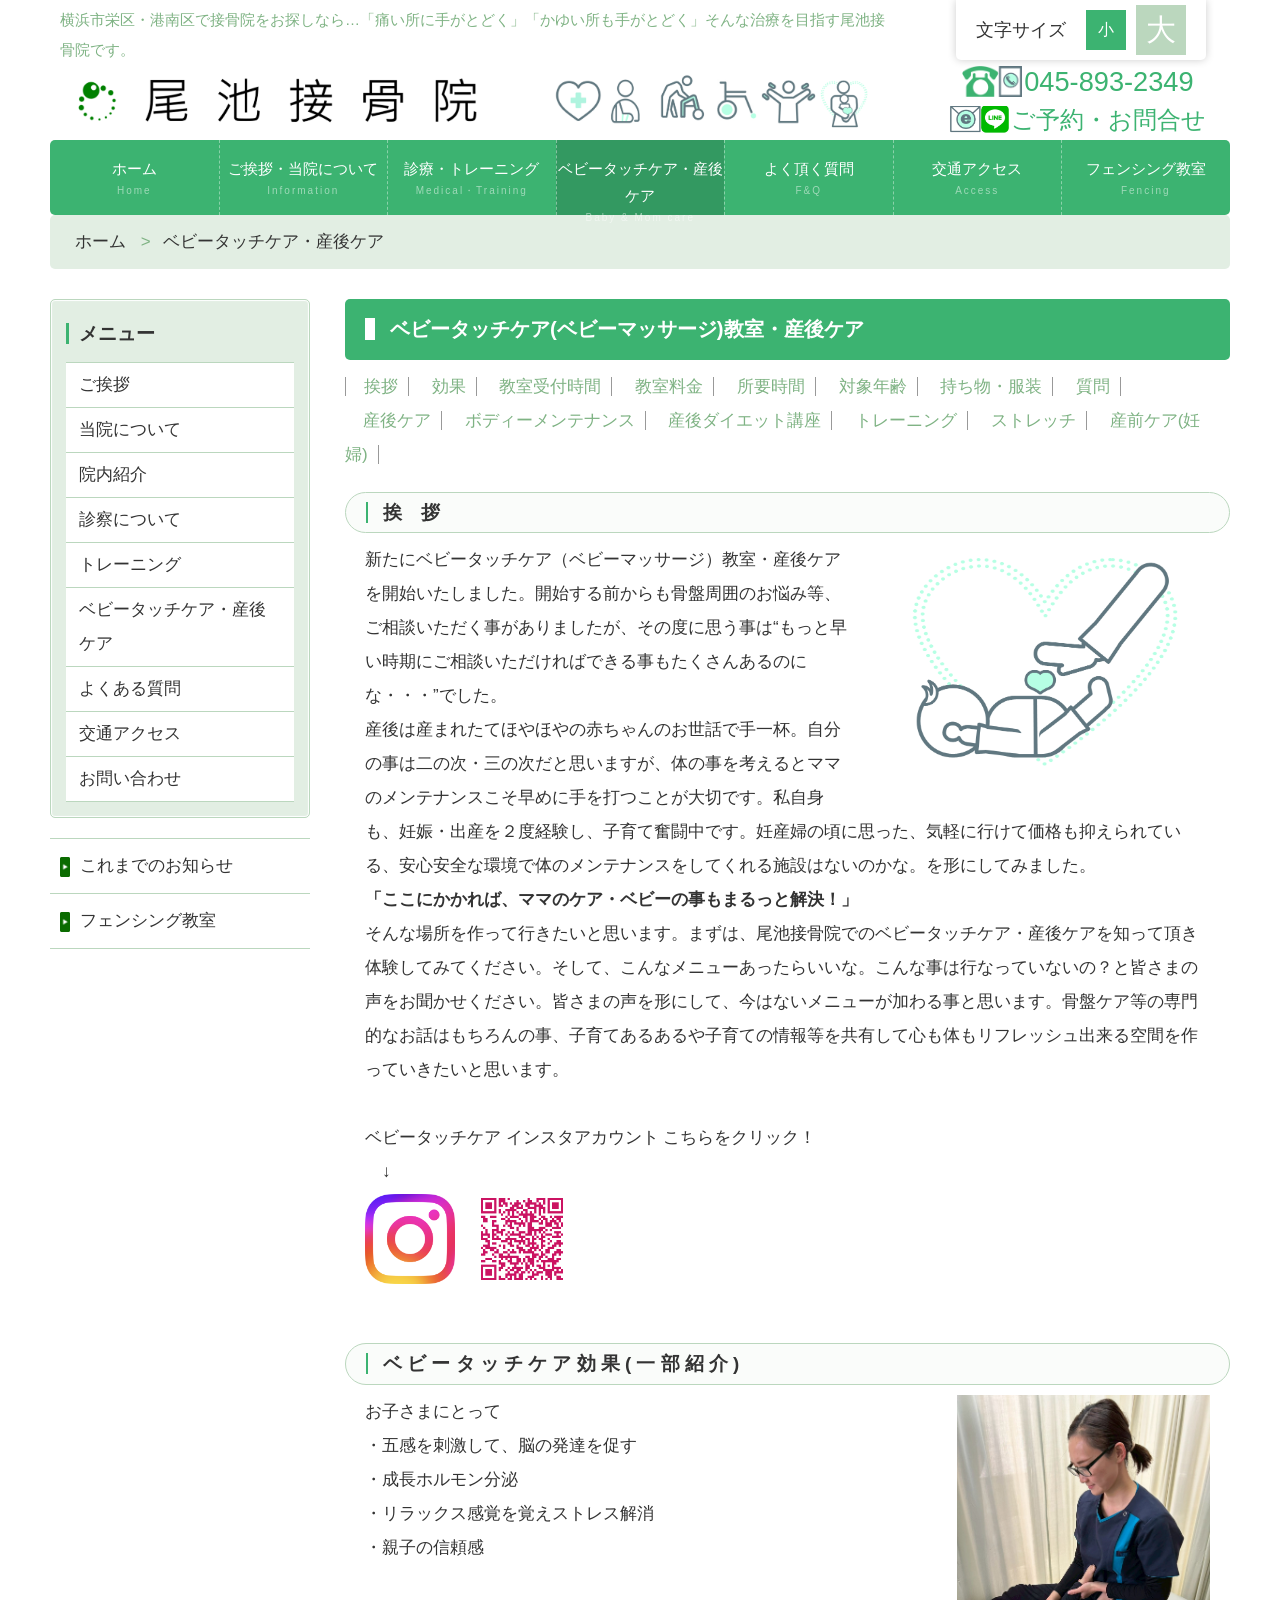
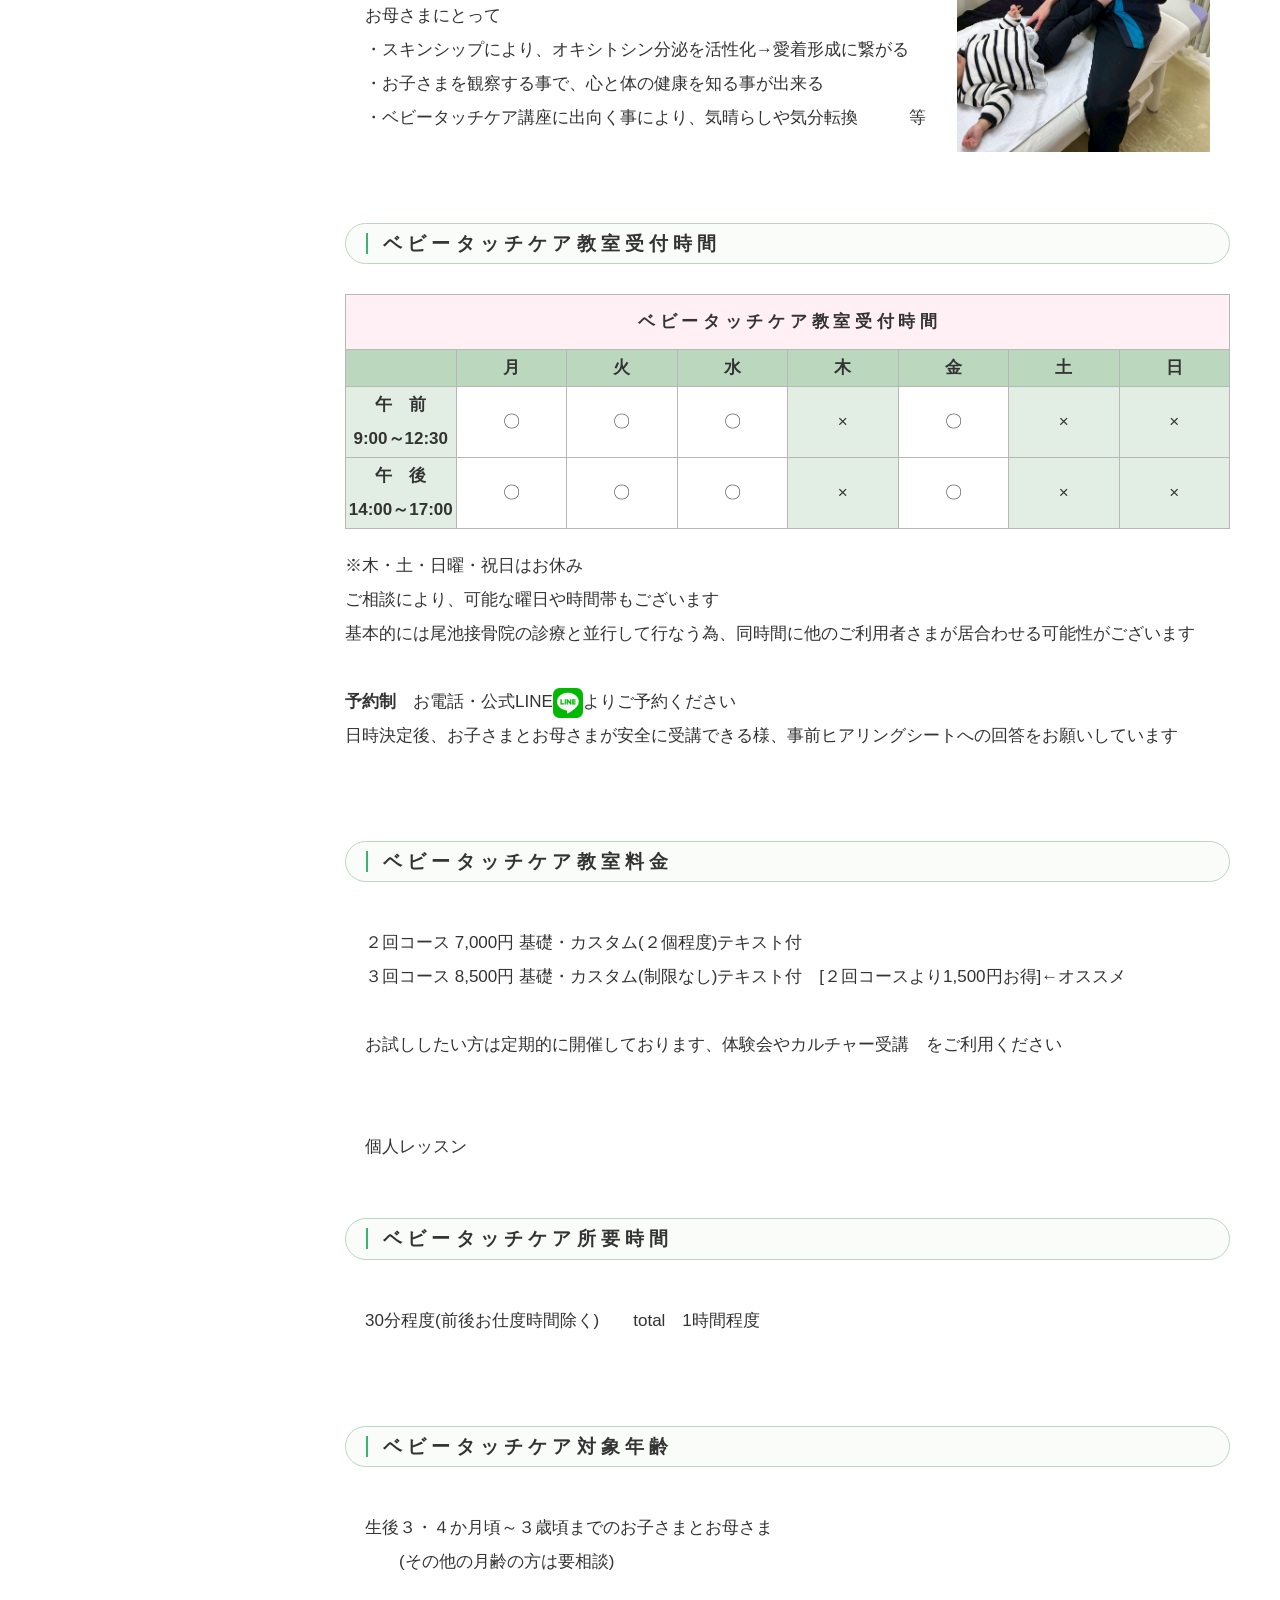
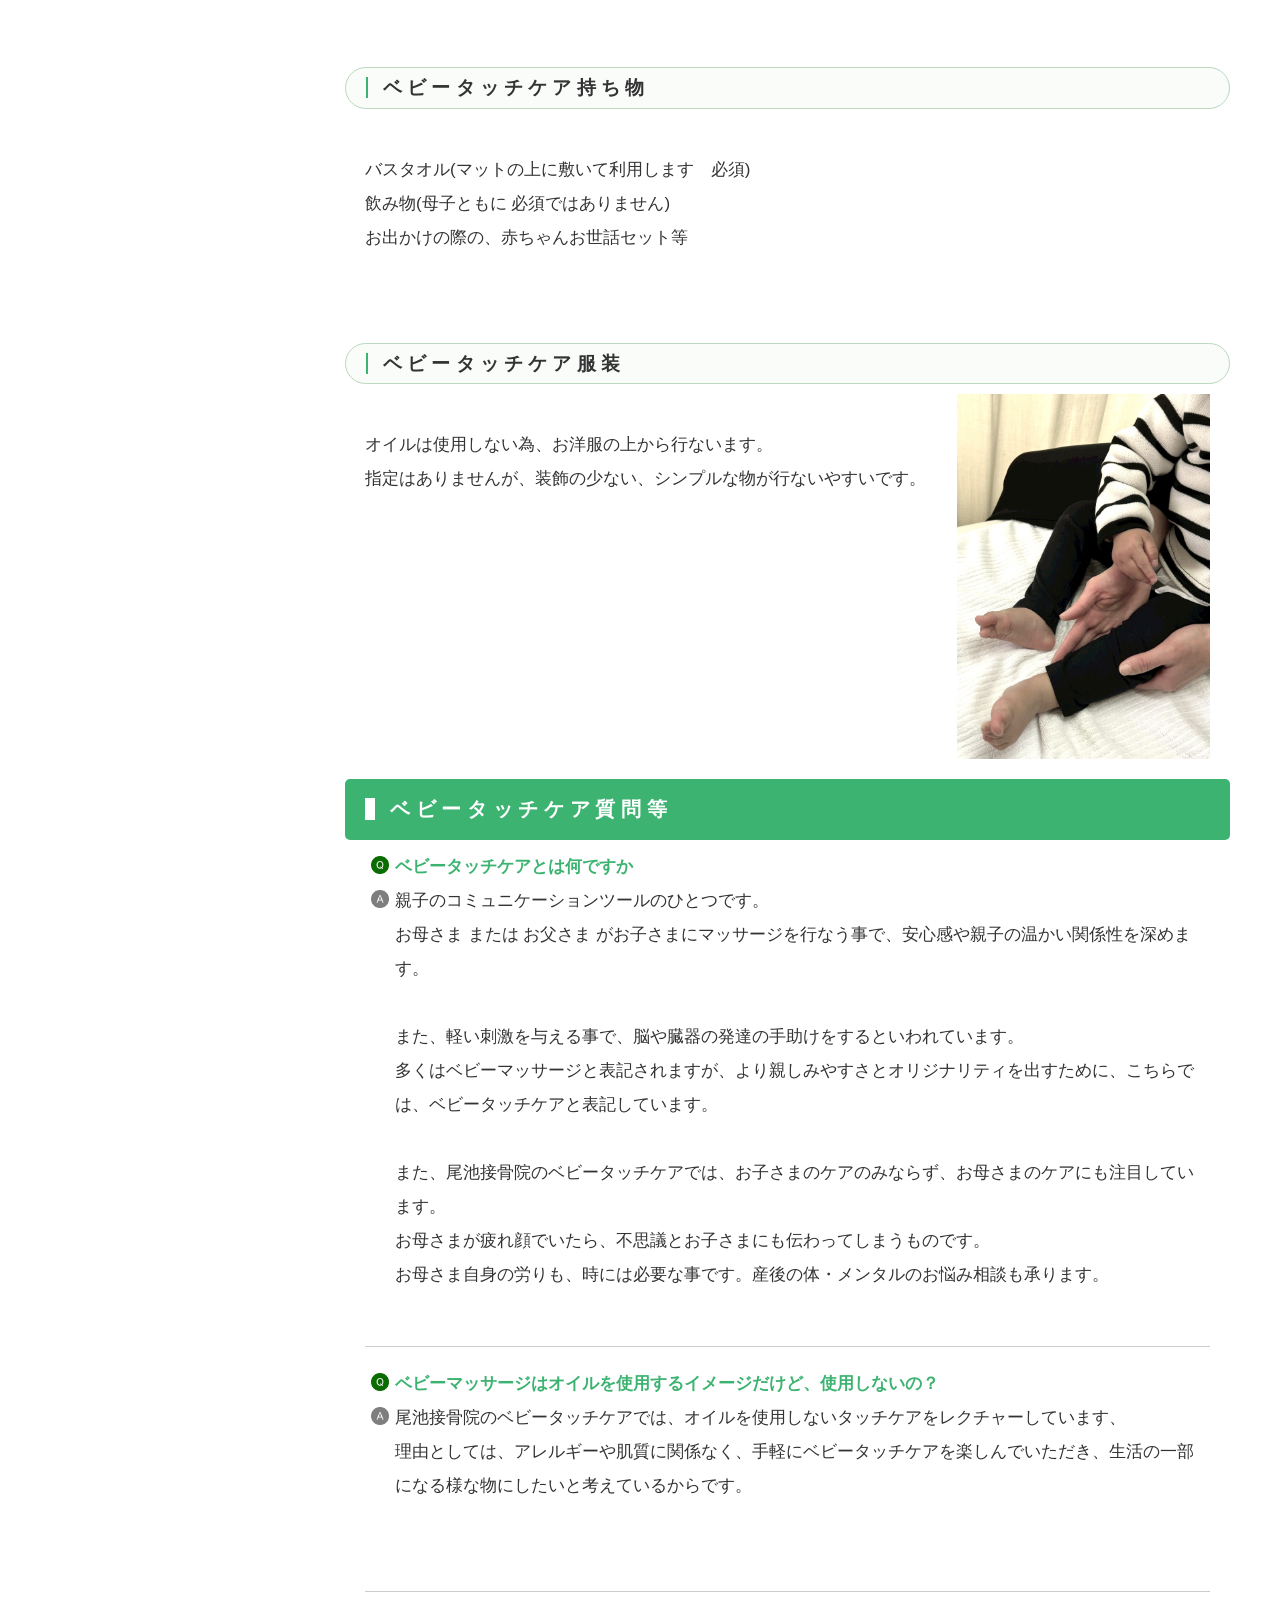
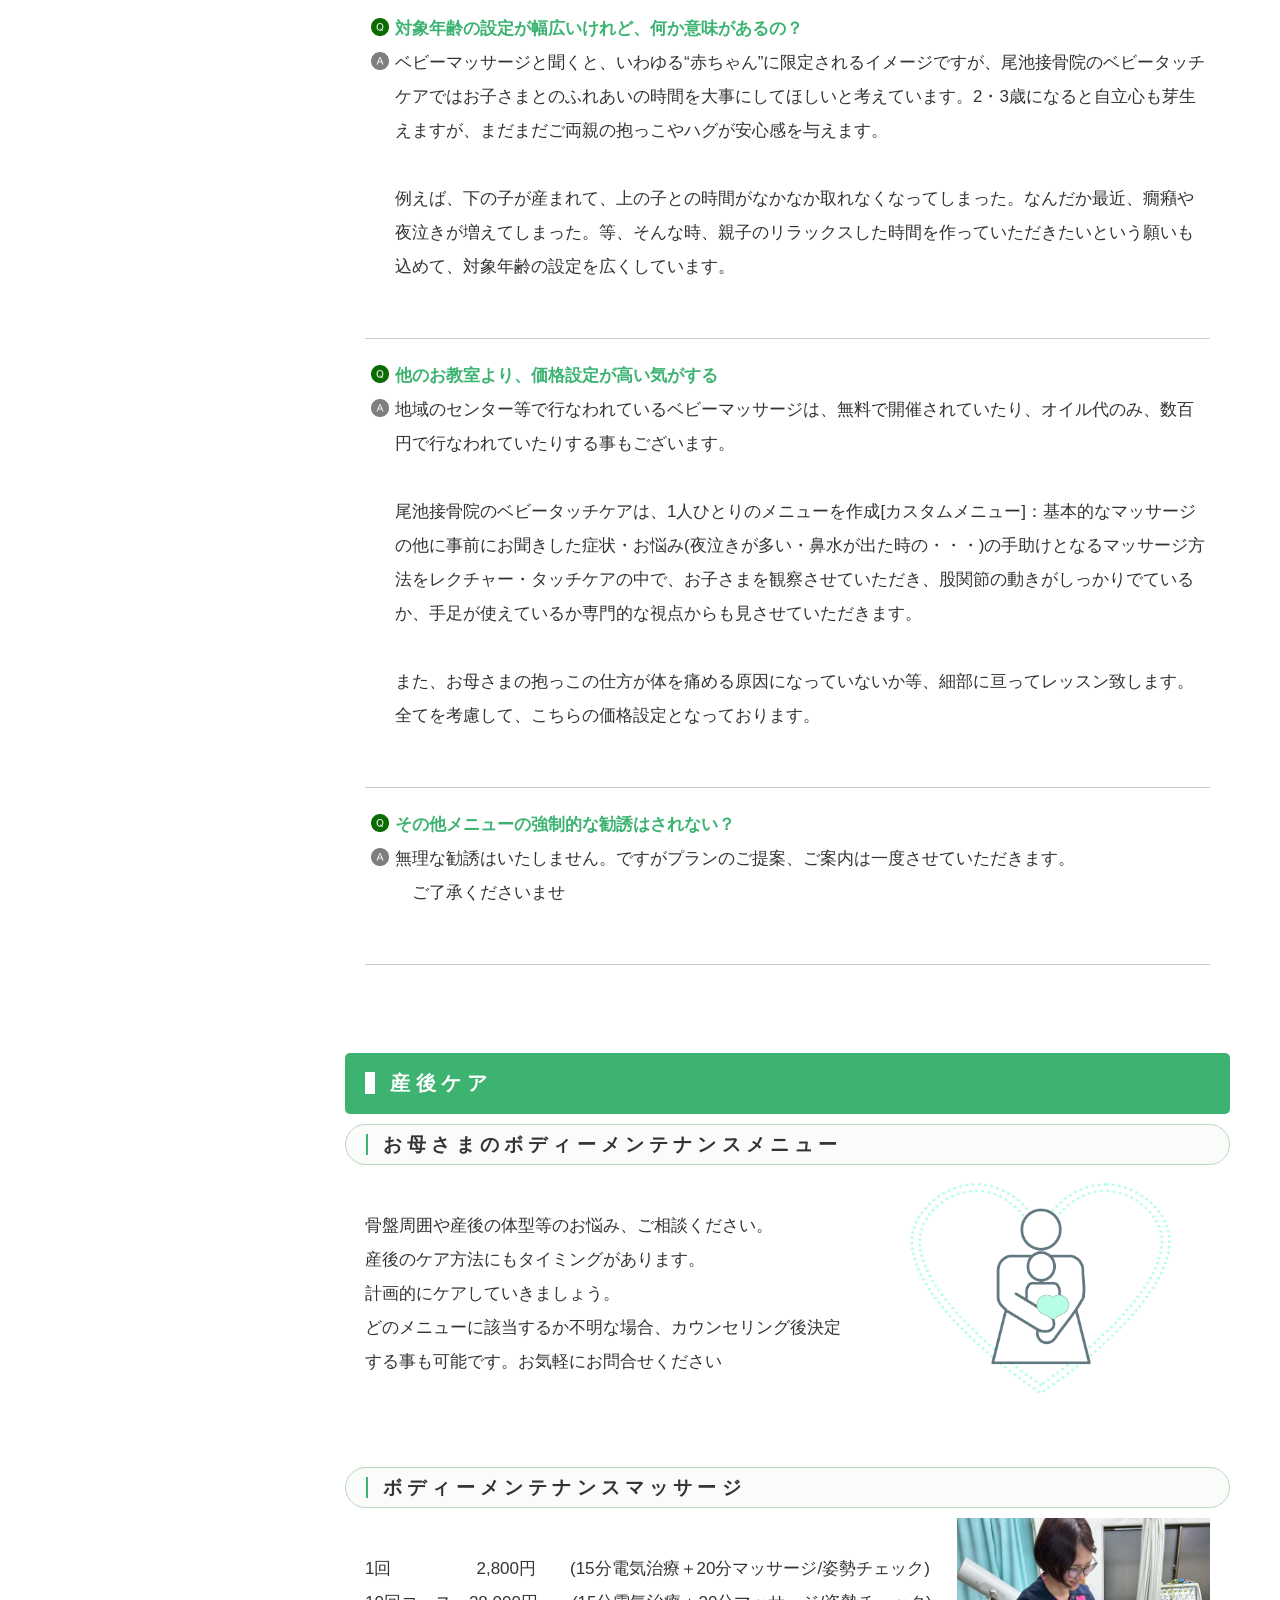
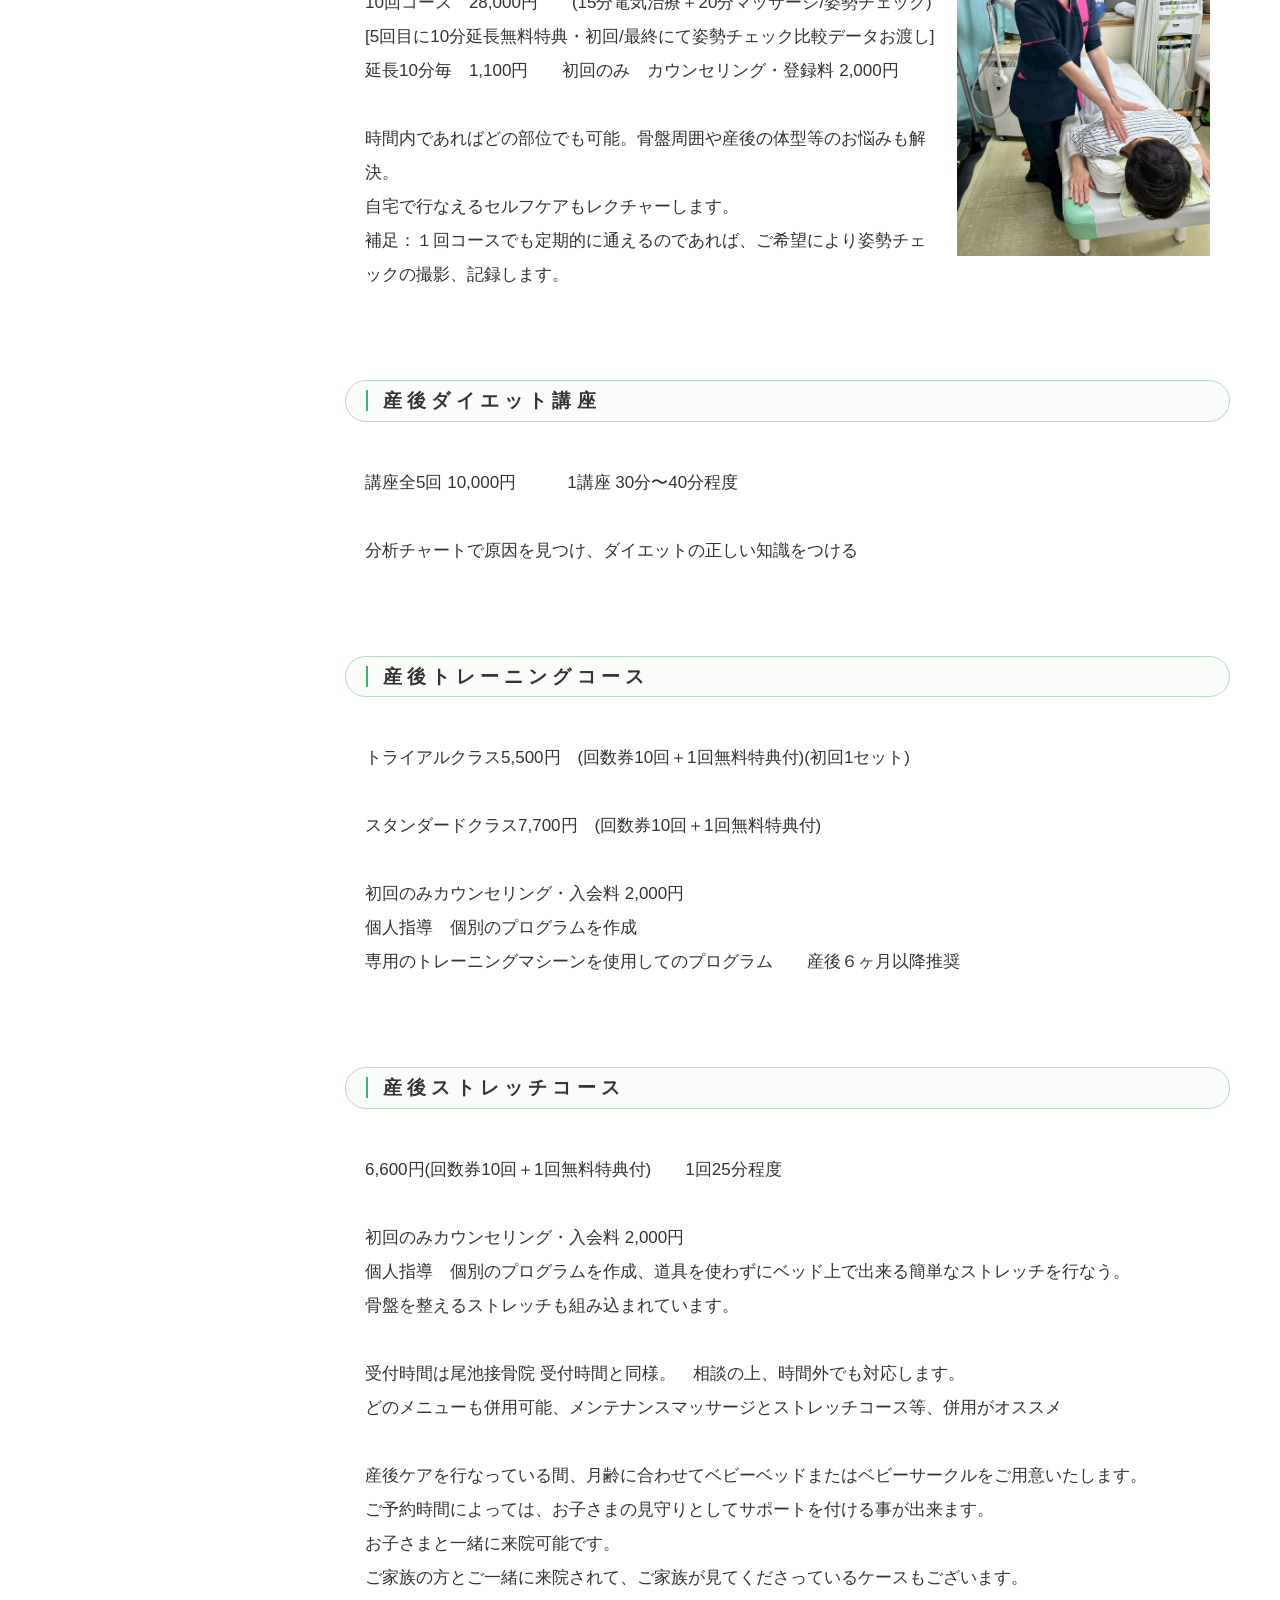
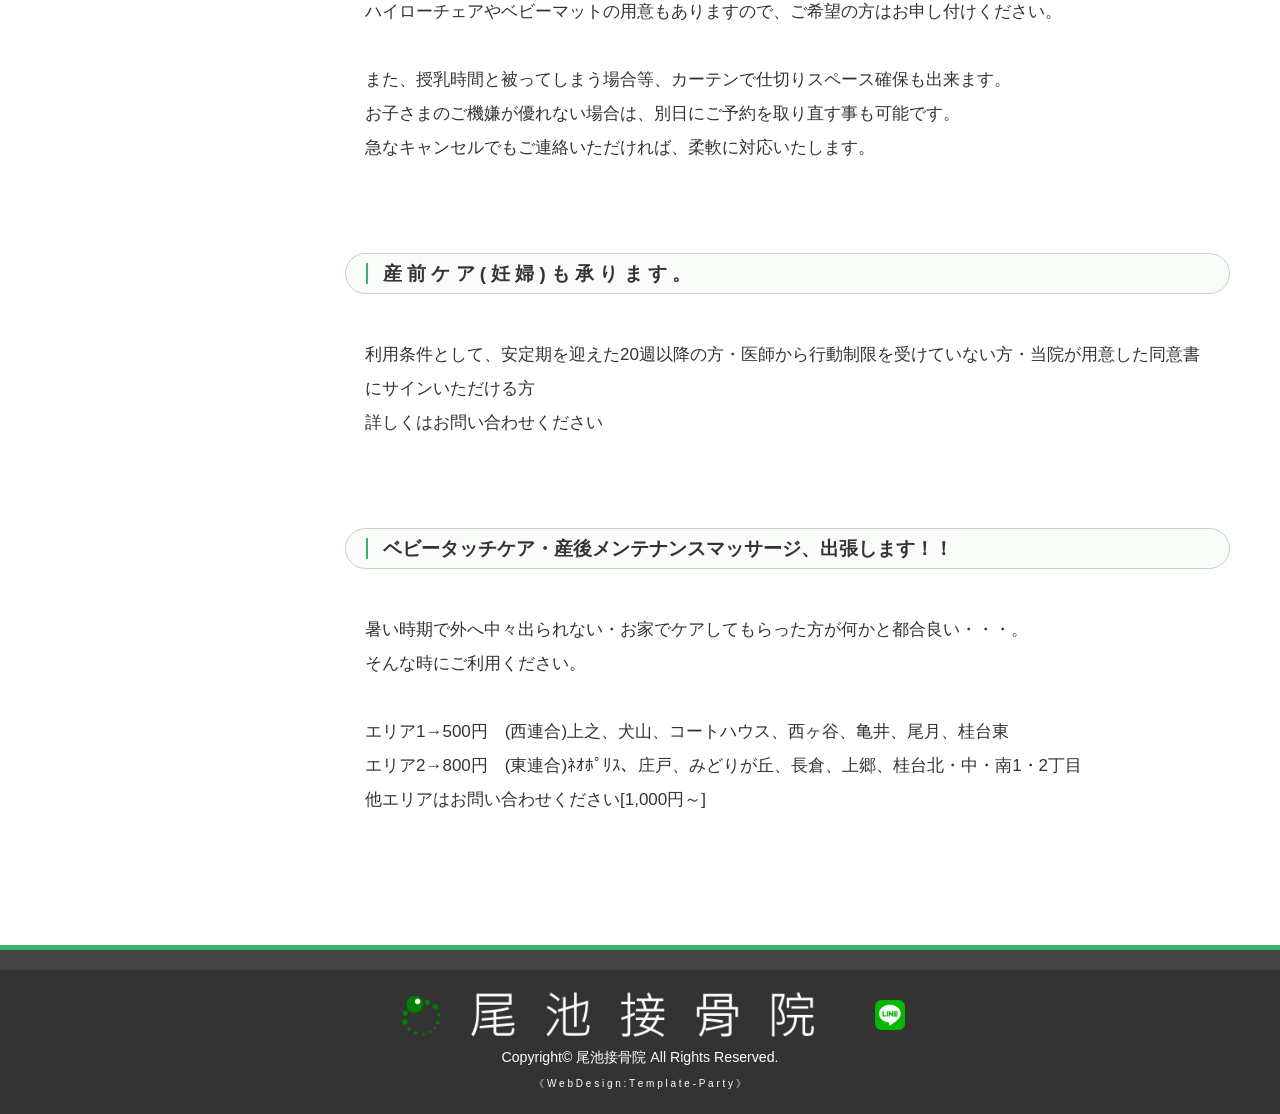
==== babymom.html @ a85d067f "リニューアル３　ソースファイル リニューアル３　初回ファイル" ====
<!-- 2026_05_ReNew3 追記 Start-->
<!-- 2026_05_ReNew3 追記 End-->
<!DOCTYPE html>
<html lang="ja">
<head>
<meta charset="UTF-8">
<meta http-equiv="X-UA-Compatible" content="IE=edge">
<title>尾池接骨院（ベビータッチケア・産後ケア）栄区・港南区で接骨院をお探しなら…「痛い所に手がとどく」「かゆい所も手がとどく」そんな治療を目指す尾池接骨院です。</title>
<meta name="viewport" content="width=device-width, initial-scale=1">
<meta name="description" content="栄区・港南区で接骨院をお探しなら…「痛い所に手がとどく」「かゆい所も手がとどく」そんな治療を目指す尾池接骨院です。">
<meta name="keywords" content="接骨院,尾池,整骨院,整体,栄区,港南区,治療,スポーツ,怪我">
<link rel="stylesheet" href="css/style.css?20241122">
<link rel="alternate stylesheet" href="css/change.css" title="change">
<script src="js/openclose.js"></script>
<script src="js/fixmenu.js"></script>
<script src="js/fixmenu_pagetop.js"></script>
<script src="js/ddmenu_min.js"></script>
<script src="js/styleswitcher.js"></script>
<!--[if lt IE 9]>
<script src="https://oss.maxcdn.com/html5shiv/3.7.2/html5shiv.min.js"></script>
<script src="https://oss.maxcdn.com/respond/1.4.2/respond.min.js"></script>
<![endif]-->
<!--[if lt IE 10]>
<style>
.slide1,.slide2,.slide3 {display:none;}
</style>
<![endif]-->
</head>

<body>

<div id="container">

<header>
<!-- 2026_05_ReNew3 追記 Start-->
	<p class="ptop">横浜市栄区・港南区で接骨院をお探しなら…「痛い所に手がとどく」「かゆい所も手がとどく」そんな治療を目指す尾池接骨院です。</p>
<!-- 2026_05_ReNew3 追記 End-->
<h1 id="logo"><a href="index.html"><img src="images/logo.png" alt="尾池接骨院"></a></h1>
<address><span class="tel">045-893-2349</span><p class="clear"><a href="contact.html"><span class="mail"><!-- 2026_05_ReNew3 削除 Startメール2026_05_ReNew3 削除 End--><!-- 2026_05_ReNew3 追記 Start-->ご予約・<!-- 2026_05_ReNew3 追記 End-->お問合せ</span></a></address>
<!--文字サイズ変更ボタン-->
<div id="fsize">
<p>文字サイズ</p>
<ul>
<li id="small"><a href="#" onclick="setActiveStyleSheet('default'); return false;" title="文字サイズ「小」"></a></li>
<li id="large"><a href="#" onclick="setActiveStyleSheet('change'); return false;" title="文字サイズ「大」"></a></li>
</ul>
</div>
</header>

<!--PC用（901px以上端末）メニュー-->
<div class="nav-fix-pos">
<nav id="menubar">
<ul>
<li><a href="index.html">ホーム<span>Home</span></a></li>
<li><a href="info.html">ご挨拶・当院について<span>Information</span></a>
	<ul class="ddmenu">
	<li><a href="info.html">院長挨拶</a></li>
	<li><a href="info.html#aboutus">当院について</a></li>
	<li><a href="info.html#facility">院内紹介</a></li>
	</ul>
</li>
<li><a href="medical.html">診療・トレーニング<span>Medical・Training</span></a>
	<ul class="ddmenu">
<!-- 2026_05_ReNew3 削除 Start
	<li><a href="medical.html">診療</a></li>
2026_05_ReNew3 削除 End-->
<!-- 2026_05_ReNew3 追記 Start-->
	<li><a href="medical.html">保険診療</a></li>
	<li><a href="medical.html#topic3">自由診療</a></li>
<!-- 2026_05_ReNew3 追記 End-->
	<li><a href="training.html">トレーニング</a></li>
	</ul>
</li>
<li class="current"><a href="babymom.html">ベビータッチケア・産後ケア<span>Baby & Mom care</span></a></li>
<li><a href="faq.html">よく頂く質問<span>F&Q</span></a></li>
<li><a href="access.html">交通アクセス<span>Access</span></a></li>
<li><a href="fencing.html">フェンシング教室<span>Fencing</span></a></li>
</ul>
</nav>
</div>

<!--小さな端末用（900px以下端末）メニュー-->
<nav id="menubar-s">
<ul>
<li><a href="index.html">ホーム<span>Home</span></a></li>
<li><a href="info.html">院長挨拶</a></li>
<li><a href="info.html#aboutus">当院について<span>About us</span></a></li>
<li><a href="info.html#facility">院内紹介<span>Facility</span></a></li>
<li><a href="medical.html">診療<span>Medical</span></a></li>
<li><a href="training.html">トレーニング<span>Training</span></a></li>
<li><a href="babymom.html">ベビータッチケア・産後ケア<span>Baby & Mom care</span></a></li>
<li><a href="access.html">交通アクセス<span>Access</span></a></li>
<li><a href="faq.html">よく頂く質問<span>F&Q</span></a></li>
<li><a href="contact.html">お問い合わせ<span>Contact us</span></a></li>
<li><a href="fencing.html">フェンシング教室<span>Fencing</span></a></li>
</ul>
</nav>

<div id="contents">

<ul class="nav">
<li><a href="index.html">ホーム</a></li>
<li>ベビータッチケア・産後ケア</li>
</ul>

<div id="main">

<section>

<h2>ベビータッチケア(ベビーマッサージ)教室・産後ケア</h2>

<ul class="menu">
<li><a href="#topic1">挨拶</a></li>
<li><a href="#topic2">効果</a></li>
<li><a href="#topic3">教室受付時間</a></li>
<li><a href="#topic4">教室料金</a></li>
<li><a href="#topic5">所要時間</a></li>
<li><a href="#topic6">対象年齢</a></li>
<li><a href="#topic7">持ち物・服装</a></li>
<li><a href="#topic8">質問</a></li>

<br>
<li><a href="#topic9">産後ケア</a></li>
<li><a href="#topic10">ボディーメンテナンス</a></li>
<li><a href="#topic11">産後ダイエット講座</a></li>
<li><a href="#topic12">トレーニング</a></li>
<li><a href="#topic13">ストレッチ</a></li>
<li><a href="#topic14">産前ケア(妊婦)</a></li>
</ul>


<span id="topic1" class="link"></span>
<h3>挨　拶</h3>
<p class="clear"><img src="images/babytouch.png" alt="" class="fr w40p">
新たにベビータッチケア（ベビーマッサージ）教室・産後ケアを開始いたしました。開始する前からも骨盤周囲のお悩み等、ご相談いただく事がありましたが、その度に思う事は“もっと早い時期にご相談いただければできる事もたくさんあるのにな・・・”でした。<br>
産後は産まれたてほやほやの赤ちゃんのお世話で手一杯。自分の事は二の次・三の次だと思いますが、体の事を考えるとママのメンテナンスこそ早めに手を打つことが大切です。私自身も、妊娠・出産を２度経験し、子育て奮闘中です。妊産婦の頃に思った、気軽に行けて価格も抑えられている、安心安全な環境で体のメンテナンスをしてくれる施設はないのかな。を形にしてみました。<br>
<B>「ここにかかれば、ママのケア・ベビーの事もまるっと解決！」</B><br>
そんな場所を作って行きたいと思います。まずは、尾池接骨院でのベビータッチケア・産後ケアを知って頂き体験してみてください。そして、こんなメニューあったらいいな。こんな事は行なっていないの？と皆さまの声をお聞かせください。皆さまの声を形にして、今はないメニューが加わる事と思います。骨盤ケア等の専門的なお話はもちろんの事、子育てあるあるや子育ての情報等を共有して心も体もリフレッシュ出来る空間を作っていきたいと思います。<br>
<br>
ベビータッチケア インスタアカウント こちらをクリック！<br>
　↓　<br>
<a href="https://www.instagram.com/oike_sekkotsu_baby?igsh=NXRxejduNHM3b3Js&utm_source=qr"  target="_blank" ><img src="images/Instagram_Glyph_Gradient.png" width="90" height="90" alt="尾池接骨院　公式インスタグラム"></a>　<img src="images/QR_oikeBaby.png" width="100" height="100" alt="尾池接骨院　公式インスタグラム">
<br><br>


 </p>

<span id="topic2" class="link"></span>
<h3>ベ ビ ー タ ッ チ ケ ア 効 果 ( 一 部 紹 介 )</h3>
<p class="clear"><img src="images/babymom_photo1.jpg" alt="" class="fr w30p">
お子さまにとって<br>
・五感を刺激して、脳の発達を促す<br>
・成長ホルモン分泌　<br>
・リラックス感覚を覚えストレス解消<br>
・親子の信頼感<br>
<br>
お母さまにとって<br>
・スキンシップにより、オキシトシン分泌を活性化→愛着形成に繋がる<br>
・お子さまを観察する事で、心と体の健康を知る事が出来る<br>
・ベビータッチケア講座に出向く事により、気晴らしや気分転換　　　等<br>
<br><br>
</p>


<span id="topic3" class="link"></span>
<h3>ベ ビ ー タ ッ チ ケ ア 教 室 受 付 時 間</h3>

<p>
<table class="ta2">
<caption class="bgcolor3">ベ ビ ー タ ッ チ ケ ア 教 室 受 付 時 間</caption>
<tr>
<th>&nbsp;</th>
<th>月</th>
<th>火</th>
<th>水</th>
<th>木</th>
<th>金</th>
<th>土</th>
<th>日</th>
</tr>
<tr>
<th class="bgcolor1">午　前<br>9:00～12:30</th>
<td>〇</td>
<td>〇</td>
<td>〇</td>
<td class="bgcolor1">×</td>
<td>〇</td>
<td class="bgcolor1">×<br></td>
<td class="bgcolor1">×</td>
</tr>
<tr>
<th class="bgcolor1">午　後<br>14:00～17:00</th>
<td>〇</td>
<td>〇</td>
<td>〇</td>
<td class="bgcolor1">×</td>
<td>〇</td>
<td class="bgcolor1">×</td>
<td class="bgcolor1">×</td>
</tr>
</table>
※木・土・日曜・祝日はお休み<br>
ご相談により、可能な曜日や時間帯もございます<br>
基本的には尾池接骨院の診療と並行して行なう為、同時間に他のご利用者さまが居合わせる可能性がございます<br>
<br>
<b>予約制</b>　お電話・公式LINE<a href="https://line.me/R/ti/p/%40167onlkg" target="_blank"><img src="images/square-default.png" width="30" height="30" alt="尾池接骨院　公式LINEアカウント" ></a>よりご予約ください<br>
日時決定後、お子さまとお母さまが安全に受講できる様、事前ヒアリングシートへの回答をお願いしています<br>
<br><br>
</p>

<span id="topic4" class="link"></span>
<h3>ベ ビ ー タ ッ チ ケ ア 教 室 料 金</h3>
<p>
<br>
２回コース 7,000円 基礎・カスタム(２個程度)テキスト付　<br>
３回コース 8,500円 基礎・カスタム(制限なし)テキスト付　[２回コースより1,500円お得]←オススメ<br>
<br>
お試ししたい方は定期的に開催しております、体験会やカルチャー受講　をご利用ください<br>
<br><br>
個人レッスン
<br><br>
</p>

<span id="topic5" class="link"></span>
<h3>ベ ビ ー タ ッ チ ケ ア 所 要 時 間</h3>
<p>
<br>30分程度(前後お仕度時間除く)　　total　1時間程度<br>

<br><br>
</p>






<span id="topic6" class="link"></span>
<h3>ベ ビ ー タ ッ チ ケ ア 対 象 年 齢</h3>
<p>
<br>生後３・４か月頃～３歳頃までのお子さまとお母さま<br>
　　(その他の月齢の方は要相談)<br>
<br><br></p>




<span id="topic7" class="link"></span>
<h3>ベ ビ ー タ ッ チ ケ ア 持 ち 物</h3>
<p>
<br>
バスタオル(マットの上に敷いて利用します　必須)<br>
飲み物(母子ともに 必須ではありません)<br>
お出かけの際の、赤ちゃんお世話セット等<br>
<br><br>
</p>


<h3>ベ ビ ー タ ッ チ ケ ア 服 装</h3>
<p class="clear"><img src="images/babymom_photo2.jpg" alt="" class="fr w30p">
<br>オイルは使用しない為、お洋服の上から行ないます。<br>
指定はありませんが、装飾の少ない、シンプルな物が行ないやすいです。<br>
<br><br>
</p>


<span id="topic8" class="link"></span>
<h2>ベ ビ ー タ ッ チ ケ ア 質 問 等</h2>

<dl class="faq">

<dt>ベビータッチケアとは何ですか</dt>
<dd>親子のコミュニケーションツールのひとつです。<br>
お母さま または お父さま がお子さまにマッサージを行なう事で、安心感や親子の温かい関係性を深めます。<br>
<br>
また、軽い刺激を与える事で、脳や臓器の発達の手助けをするといわれています。<br>
多くはベビーマッサージと表記されますが、より親しみやすさとオリジナリティを出すために、こちらでは、ベビータッチケアと表記しています。<br>
<br>
また、尾池接骨院のベビータッチケアでは、お子さまのケアのみならず、お母さまのケアにも注目しています。<br>
お母さまが疲れ顔でいたら、不思議とお子さまにも伝わってしまうものです。<br>
お母さま自身の労りも、時には必要な事です。産後の体・メンタルのお悩み相談も承ります。<br>
<br>
</dd>

<dt>ベビーマッサージはオイルを使用するイメージだけど、使用しないの？</dt>
<dd>尾池接骨院のベビータッチケアでは、オイルを使用しないタッチケアをレクチャーしています、<br>
理由としては、アレルギーや肌質に関係なく、手軽にベビータッチケアを楽しんでいただき、生活の一部になる様な物にしたいと考えているからです。<br>
<br><br>
</dd>


<dt>対象年齢の設定が幅広いけれど、何か意味があるの？</dt>
<dd>ベビーマッサージと聞くと、いわゆる“赤ちゃん”に限定されるイメージですが、尾池接骨院のベビータッチケアではお子さまとのふれあいの時間を大事にしてほしいと考えています。2・3歳になると自立心も芽生えますが、まだまだご両親の抱っこやハグが安心感を与えます。<br>
<br>
例えば、下の子が産まれて、上の子との時間がなかなか取れなくなってしまった。なんだか最近、癇癪や夜泣きが増えてしまった。等、そんな時、親子のリラックスした時間を作っていただきたいという願いも込めて、対象年齢の設定を広くしています。<br>
<br>
</dd>

<dt>他のお教室より、価格設定が高い気がする</dt>
<dd>地域のセンター等で行なわれているベビーマッサージは、無料で開催されていたり、オイル代のみ、数百円で行なわれていたりする事もございます。<br>
<br>
尾池接骨院のベビータッチケアは、1人ひとりのメニューを作成[カスタムメニュー]：基本的なマッサージの他に事前にお聞きした症状・お悩み(夜泣きが多い・鼻水が出た時の・・・)の手助けとなるマッサージ方法をレクチャー・タッチケアの中で、お子さまを観察させていただき、股関節の動きがしっかりでているか、手足が使えているか専門的な視点からも見させていただきます。<br>
<br>
また、お母さまの抱っこの仕方が体を痛める原因になっていないか等、細部に亘ってレッスン致します。全てを考慮して、こちらの価格設定となっております。<br>
<br>
</dd>

<dt>その他メニューの強制的な勧誘はされない？</dt>
<dd>無理な勧誘はいたしません。ですがプランのご提案、ご案内は一度させていただきます。<br>
　ご了承くださいませ<br>
<br>
</dd>

</dl>

<br><br>
<span id="topic9" class="link"></span>
<h2>産 後 ケ ア</h2>
<span id="topic10" class="link"></span>
<h3>お 母 さ ま の ボ デ ィ ー メ ン テ ナ ン ス メ ニ ュ ー</h3>
<p class="clear"><img src="images/mom.png" alt="" class="fr w40p">
<br>
骨盤周囲や産後の体型等のお悩み、ご相談ください。<br>
産後のケア方法にもタイミングがあります。<br>
計画的にケアしていきましょう。<br>
どのメニューに該当するか不明な場合、カウンセリング後決定する事も可能です。お気軽にお問合せください<br>
<br><br>
 </p>

<h3>ボ デ ィ ー メ ン テ ナ ン ス マ ッ サ ー ジ</h3>
<p class="clear"><img src="images/babymom_photo3.jpg" alt="" class="fr w30p">
<br>
1回　　　　　2,800円　　(15分電気治療＋20分マッサージ/姿勢チェック)<br>
10回コース　28,000円　　(15分電気治療＋20分マッサージ/姿勢チェック)<br>
[5回目に10分延長無料特典・初回/最終にて姿勢チェック比較データお渡し]<br>
延長10分毎　1,100円　　初回のみ　カウンセリング・登録料 2,000円<br>
<br>
時間内であればどの部位でも可能。骨盤周囲や産後の体型等のお悩みも解決。<br>
自宅で行なえるセルフケアもレクチャーします。<br>
補足：１回コースでも定期的に通えるのであれば、ご希望により姿勢チェックの撮影、記録します。<br>
<br><br>
</p>

<span id="topic11" class="link"></span>
<h3>産 後 ダ イ エ ッ ト 講 座</h3>
<p><br>
講座全5回 10,000円　　　1講座 30分〜40分程度<br>
<br>
分析チャートで原因を見つけ、ダイエットの正しい知識をつける<br>
<br><br>
</p>

<span id="topic12" class="link"></span>
<h3>産 後 ト レ ー ニ ン グ コ ー ス </h3>
<p><br>
トライアルクラス5,500円　(回数券10回＋1回無料特典付)(初回1セット)<br>
<br>
スタンダードクラス7,700円　(回数券10回＋1回無料特典付)<br>
<br>
初回のみカウンセリング・入会料 2,000円<br>
個人指導　個別のプログラムを作成<br>
専用のトレーニングマシーンを使用してのプログラム　　産後６ヶ月以降推奨<br>
<br><br>
</p>


<span id="topic13" class="link"></span>
<h3>産 後 ス ト レ ッ チ コ ー ス</h3>
<p><br>
6,600円(回数券10回＋1回無料特典付)　　1回25分程度<br>
<br>
初回のみカウンセリング・入会料 2,000円<br>
個人指導　個別のプログラムを作成、道具を使わずにベッド上で出来る簡単なストレッチを行なう。<br>
骨盤を整えるストレッチも組み込まれています。<br>
<br>
受付時間は尾池接骨院 受付時間と同様。　相談の上、時間外でも対応します。<br>
どのメニューも併用可能、メンテナンスマッサージとストレッチコース等、併用がオススメ<br>
<br>
産後ケアを行なっている間、月齢に合わせてベビーベッドまたはベビーサークルをご用意いたします。<br>
ご予約時間によっては、お子さまの見守りとしてサポートを付ける事が出来ます。<br>
お子さまと一緒に来院可能です。<br>
ご家族の方とご一緒に来院されて、ご家族が見てくださっているケースもございます。<br>
ハイローチェアやベビーマットの用意もありますので、ご希望の方はお申し付けください。<br>
<br>
また、授乳時間と被ってしまう場合等、カーテンで仕切りスペース確保も出来ます。<br>
お子さまのご機嫌が優れない場合は、別日にご予約を取り直す事も可能です。<br>
急なキャンセルでもご連絡いただければ、柔軟に対応いたします。<br>


<br><br>
</p>

<span id="topic14" class="link"></span>
<h3>産 前 ケ ア ( 妊 婦 ) も 承 り ま す 。</h3>
<p><br>
利用条件として、安定期を迎えた20週以降の方・医師から行動制限を受けていない方・当院が用意した同意書にサインいただける方<br>
詳しくはお問い合わせください<br>
<br><br>
</p>

<span id="topic15" class="link"></span>
<h3>ベビータッチケア・産後メンテナンスマッサージ、出張します！！</h3>
<p><br>
暑い時期で外へ中々出られない・お家でケアしてもらった方が何かと都合良い・・・。<br>
そんな時にご利用ください。<br>
<br>
エリア1→500円　(西連合)上之、犬山、コートハウス、西ヶ谷、亀井、尾月、桂台東<br>
エリア2→800円　(東連合)ﾈｵﾎﾟﾘｽ、庄戸、みどりが丘、長倉、上郷、桂台北・中・南1・2丁目<br>
他エリアはお問い合わせください[1,000円～]<br>
<br><br>
</p>

</section>

</div>
<!--/#main-->

<div id="sub">

<nav class="box1">
<h2>メニュー</h2>
<ul class="submenu">
<li><a href="info.html">ご挨拶</a></li>
<li><a href="info.html#aboutus">当院について</a></li>
<li><a href="info.html#facility">院内紹介</a></li>
<li><a href="medical.html">診察について</a></li>
<li><a href="training.html">トレーニング</a></li>
<!-- 2026_05_ReNew3 追記 Start-->
<li><a href="babymom.html">ベビータッチケア・産後ケア</a></li>
<!-- 2026_05_ReNew3 追記 End-->
<li><a href="faq.html">よくある質問</a></li>
<li><a href="access.html">交通アクセス</a></li>
<li><a href="contact.html">お問い合わせ</a></li>
</ul>
</nav>

<nav>
<ul class="submenu">
<li><a href="http://oek55.oike-sekkotsulabo.com/" target="_blank" >これまでのお知らせ</a></li>
<li><a href="fencing.html">フェンシング教室</a></li>
</ul>
</nav>



</div>
<!--/#sub-->

</div>
<!--/#contents-->

</div>
<!--/#container-->

<footer>

<div id="copyright">
<small><a href="index.html"><img src="images/logo_footer.png" alt="尾池接骨院" width="500"></a><a href="https://line.me/R/ti/p/%40167onlkg" target="_blank"><img src="images/square-default.png" width="30" height="30" alt="尾池接骨院　公式LINEアカウント" ></a><br>
Copyright&copy; <a href="index.html">尾池接骨院</a> All Rights Reserved.</small>
<span class="pr"><a href="https://template-party.com/" target="_blank">《 W e b D e s i g n : T e m p l a t e - P a r t y 》</a></span>
</div>

</footer>

<!--ページの上部に戻る「↑」ボタン-->
<p class="nav-fix-pos-pagetop"><a href="#">↑</a></p>

<!--メニュー開閉ボタン-->
<div id="menubar_hdr" class="close"></div>
<!--メニューの開閉処理条件設定　900px以下-->
<script>
if (OCwindowWidth() <= 900) {
	open_close("menubar_hdr", "menubar-s");
}
</script>

</body>
</html>
---- css/style.css ----
@charset "utf-8";


/*slide.cssの読み込み*/
@import url(slide.css);


/*PC・タブレット・スマホ共通設定
------------------------------------------------------------------------------------------------------------------------------------------------------*/

/*全体の設定
---------------------------------------------------------------------------*/
body {
	margin: 0px;
	padding: 0px;
	color: #333;	/*全体の文字色*/
	font-family:"ヒラギノ角ゴ Pro W3", "Hiragino Kaku Gothic Pro", "メイリオ", Meiryo, Osaka, "ＭＳ Ｐゴシック", "MS PGothic", sans-serif;	/*フォント種類*/
	font-size: 17px;	/*文字サイズ*/
	line-height: 2;		/*行間*/
	background: #fff;	/*背景色*/
	-webkit-text-size-adjust: none;
}
h1,h2,h3,h4,h5,p,ul,ol,li,dl,dt,dd,form,figure,form,select,input,textarea {margin: 0px;padding: 0px;font-size: 100%;}
ul {list-style-type: none;}
img {border: none;max-width: 100%;height: auto;vertical-align: middle;}
table {border-collapse:collapse;font-size: 100%;border-spacing: 0;}
iframe {width: 100%;}
video,audio {max-width: 100%;}

/*リンク（全般）設定
---------------------------------------------------------------------------*/
a {
	color: #333;		/*リンクテキストの色*/
	text-decoration: none;	/*マウスオン時に下線を消す設定。残したいならこの１行削除。*/
	transition: 0.1s;	/*マウスオン時の移り変わるまでの時間設定。0.5秒。*/
}
a:hover {
	color: #3cb371;			/*マウスオン時の文字色0a6b00*/
	text-decoration: none;	/*マウスオン時に下線を消す設定。残したいならこの１行削除。*/
}

/*サイトの最大幅の設定
---------------------------------------------------------------------------*/
#container,#menubar,footer .inner {
	max-width: 1400px;	/*サイトの最大幅。これ以上大きくならない。*/
	margin: 0 auto;
}

/*containerの設定（footer以外の、ホームページを囲むブロック）
下の「1450px以下の設定」にあるbody.is-fixed #menubarのmarginの数字と合わせておく。
---------------------------------------------------------------------------*/
#container {
	padding: 0 50px;	/*上下、左右へのブロック内余白*/
}

/*ヘッダー（ロゴが入った最上段のブロック）
---------------------------------------------------------------------------*/
/*ヘッダーブロック*/
header {
	position: relative;
	margin: 0 auto;
	height: 140px;	/*ヘッダーの高さ*/
	/*background: url(../images/header_bg.png) no-repeat 65% center/500px;	背景画像の読み込み。左から65%、上下中央に配置。幅500px。*/
}
/*ロゴ画像*/
header #logo {
	max-width: 100%;
	width: 70%;		/*ロゴ画像の幅*/
	position: absolute;
	left: 0%;		/*ヘッダーブロックの左からの配置指定*/
	bottom: 3px;	/*ヘッダーブロックの下からの配置指定*/
	font-size: 16px;	/*文字サイズ*/
}
/*TELブロック*/
header address {
	font-style: normal;
	position: absolute;
	right: 2%;		/*ヘッダーブロックの右からの配置指定*/
	bottom: 2px;	/*ヘッダーブロックの下からの配置指定*/
	text-align: center;	/*内容をセンタリング*/
	font-size: 80%;		/*文字サイズ*/
	line-height: 1.5;	/*行間を少し狭く*/
	text-shadow: 1px 1px 3px #fff, -1px -1px 3px #fff;
}
/*TELブロックの電話番号部分*/
header address .tel {
	color: #3cb371;		/*文字色0a6b00*/
	font-size: 200%;	/*文字サイズ*/
	background: url(../images/icon_tel.png) no-repeat left center / 60px;	/*電話アイコンの読み込み。左(left)に、上下中央(center)に配置。画像幅26px。*/
	padding-left: 62px;	/*電話アイコン部分の余白をここで作る*/
}
/*MAILブロックの電話番号部分*/
header address .mail {
	color: #3cb371;		/*文字色0a6b00*/
	font-size: 175%;	/*文字サイズ*/
	background: url(../images/icon_mail.png) no-repeat left center / 60px;	/*電話アイコンの読み込み。左(left)に、上下中央(center)に配置。画像幅26px。*/
	padding-left: 62px;	/*電話アイコン部分の余白をここで作る*/
}


/*文字サイズ変更ボタン（※文字サイズを「大」にした時の設定はchange.cssで行う）
---------------------------------------------------------------------------*/
/*ボタンブロック全体*/
#fsize {
	position: absolute;
	right: 2%;		/*ヘッダーブロックに対して右からの配置指定*/
	top: 0px;		/*ヘッダーブロックに対して上からの配置指定*/
	width: 250px;	/*ブロック幅*/
	background: #fff;	/*背景色*/
	box-shadow: 0px 0px 8px rgba(0,0,0,0.2);	/*影の設定。右へ、下へ、ぼかし幅。rgbaは色設定で0,0,0は黒。0.2は20%色がついた状態の事。*/
	border-radius: 0px 0px 5px 5px;	/*角丸のサイズ。左上、右上、右下、左下への順。*/
	line-height: 50px;	/*高さ*/
	padding: 5px 0px;	/*上下、左右へのボックス内の余白*/
}
/*「文字サイズ」のテキスト*/
#fsize p {
	float: left;
	font-size: 18px;	/*文字サイズ*/
	padding: 0 20px;	/*上下、左右への余白*/
}
/*文字サイズボタン１個あたり*/
#fsize ul li {
	float: left;	/*左に回り込み*/
}
#fsize ul a {
	overflow: hidden;display: block;text-decoration: none;text-align: center;
	color: #fff;	/*文字色*/
}
/*「小」ボタン設定*/
#fsize ul li#small a::before {
	display: block;
	content: "小";		/*「小」の文字を出力*/
	font-size: 16px;	/*文字サイズ*/
	background: #3cb371;	/*背景色0a6b00*/
	width: 40px;		/*幅*/
	line-height: 40px;	/*高さ*/
	margin-top: 5px;
	margin-right: 10px;
}
/*「大」ボタン設定*/
#fsize ul li#large a::before {
	display: block;
	content: "大";		/*「大」の文字を出力*/
	font-size: 30px;	/*文字サイズ*/
	background: #BBD7BE;	/*背景色*/
	width: 50px;		/*幅*/
	line-height: 50px;	/*高さ*/
}
/*マウスオン時の「大」ボタン設定*/
#fsize ul li#large a:hover::before {
	background: #3cb371;	/*背景色0a6b00*/
}

/*メインメニュー
---------------------------------------------------------------------------*/
/*メニューブロックの設定*/
#menubar {
	position: relative;
	margin: 0 auto 10px;	/*上、左右、下へのマージン。20pxを変更する際は、「body.is-fixed header」の数値も変更する。*/
	height: 75px;			/*メニューの高さ。下の「#menubar li a」の「height」と「padding-top」の数字を合計した数字に合わせる。*/
}
/*メニュー１個あたりの設定*/
#menubar li {
	float: left;	/*左に回り込み*/
	width: 14.28%;	/*メニュー幅（100÷6個=16.66%）　もし４個にするなら100÷4=25%になる。*/
	line-height: 1.8;	/*行間を少しだけ狭く*/
}
#menubar li a {
font-size: 15px;		/*サイズ少し小さく設定*/
	text-decoration: none;display: block;
	text-align: center;
	height: 60px;		/*高さ60px*/
	padding-top: 15px;	/*上に追加する余白*/
	color: #fff;		/*文字色*/
	border-left: 1px dashed #fff;	/*メニューの左側の線の幅、線種、色（古いブラウザ用）*/
	border-left: 1px dashed rgba(255,255,255,0.4);	/*左の線の幅、線種、255,255,255は白の事で0.4は40%色がついた状態の事。*/
	background: #3cb371;	/*背景色0a6b00*/
}
/*最初のメニューへの追加設定*/
#menubar li:first-child a {
	border-left: none;
	border-radius: 5px 0px 0px 5px;	/*角丸の指定。左上、右上、右下、左下への順番。*/
}
/*最後のメニューへの追加設定*/
#menubar li:last-child a {
	border-radius: 0px 5px 5px 0px;	/*角丸の指定。左上、右上、右下、左下への順番。*/
}
/*飾り文字*/
#menubar li span {
	display: block;
	font-size: 10px;		/*文字サイズ*/
	font-weight: normal;	/*文字を太字でなく標準に戻す設定*/
	letter-spacing: 0.2em;	/*文字間隔を少しあける設定*/
	opacity: 0.5;			/*透明度50％*/
}
/*マウスオン時とのメニューの設定*/
#menubar li a:hover{
	background: #52C686;	/*背景色0E8E00*/
}
/*現在表示中(current)のメニューの設定*/
#menubar li.current a {
	background: #339961;	/*背景色074800*/
}

/*スマホ用メニューを表示させない*/
#menubar-s {display: none;}
/*３本バーアイコンを表示させない*/
#menubar_hdr {display: none;}

/*ドロップダウンメニュー用
---------------------------------------------------------------------------*/
/*メニューブロック*/
#menubar ul.ddmenu {
	position:absolute;visibility: hidden;z-index: 10;
	width: 14.28%;		/*幅。上の「#menubar li」と合わせる。*/
	border-top: 1px solid #fff;	/*上の線の幅、線種、色*/
}
/*メニュー１個あたりの設定*/
#menubar ul.ddmenu li {
	float: none;
	width: 100%;
	line-height: 1.5;
}
#menubar ul.ddmenu li a {
	width: 100%;height: auto;font-weight: normal;border-radius: 0 !important;
	border: none;	/*線を一旦リセット*/
	border-bottom: 1px solid #fff;	/*下の線の幅、線種、色*/
	background: #074800;	/*背景色（古いブラウザ用）000*/
	background: rgba(7,72,0,0.7);	/*背景色。0,0,0は黒の事で0.7は70%色がついた状態の事。*/
	color: #fff;		/*文字色*/
	padding: 10px 0;	/*上下、左右への余白*/
}
/*マウスオン時*/
#menubar ul.ddmenu li a:hover {
	background: #52C686;	/*背景色000*/
}

/*fixmenu。メインメニューが画面上部に到達した際の設定
---------------------------------------------------------------------------*/
/*fixmenuブロック*/
body.is-fixed .nav-fix-pos {
	width: 100%;z-index: 100;position: fixed;top: 0;left: 0;
}
/*headerブロック*/
body.is-fixed header {
	margin-bottom: 85px;	/*メインメニューのheight(75)とmargin-bottom(20)を足した数字にする*/
}
/*最初のメニューへの追加設定*/
body.is-fixed #menubar li:first-child a {
	border-left: none;
	border-radius: 0px 0px 0px 10px;
}
/*最後のメニューへの追加設定*/
body.is-fixed #menubar li:last-child a {
	border-radius: 0px 0px 10px 0px;
}

/*コンテンツ（mainとsubブロックを囲むボックス）
---------------------------------------------------------------------------*/
#contents {
	clear: both;
	padding: 10px 0;
}

/*メインコンテンツ
---------------------------------------------------------------------------*/
/*メインコンテンツブロック*/
#main {
	float: right;	/*右に回り込み*/
	width: 75%;		/*ボックス幅*/
	padding-bottom: 40px;
}
/*１カラム時のメインコンテンツ*/
.c1 #main {
	float: none;
	width: auto;
}
/*mainコンテンツのh2タグ設定*/
#main h2 {
	clear: both;
	margin-bottom: 10px;
	padding: 10px 20px;	/*上下、左右への余白*/
	font-size: 120%;	/*文字サイズ*/
	color: #fff;		/*文字色*/
	background: #3cb371;	/*背景色0a6b00*/
	border-radius: 5px;	/*角丸のサイズ。この行を削除すれば角が尖った長方形になります。*/
}
/*h2タグの１文字目への追加設定*/
#main h2::first-letter {
	border-left: 10px solid #fff;	/*左の線の幅、線種、色*/
	padding-left: 15px;				/*線とテキストとの余白*/
}
/*mainコンテンツのh3タグ設定*/
#main h3 {
	clear: both;
	margin-bottom: 20px;
	padding: 1px 20px;	/*上下、左右への余白*/
	font-size: 110%;	/*文字サイズ*/
	border: 1px solid #BBD7BE;	/*枠線の幅、線種、色*/
	border-radius: 40px;	/*角丸のサイズ。この行を削除すれば角が尖った長方形になります。*/
	background: #FAFCFA;	/*背景色0a6b00*/
}
/*h3タグの１文字目への追加設定*/
#main h3::first-letter {
	border-left: 2px solid #3cb371;	/*左の線の幅、線種、色0a6b00*/
	padding-left: 15px;				/*線とテキストとの余白*/
}
/*mainコンテンツの段落タグ設定*/
#main p {
	padding: 0px 20px 20px;	/*上、左右、下への余白*/
}
/*他。微調整。*/
#main p + p {
	margin-top: -5px;
}
#main h2 + p,
#main h3 + p {
	margin-top: -10px;
}
#main section + section {
	padding-top: 30px;
}

/*サブコンテンツ
---------------------------------------------------------------------------*/
#sub {
	float: left;	/*左に回り込み*/
	width: 22%;		/*ブロックの幅*/
	padding-bottom: 40px;
}
/*１カラム字のサブコンテンツ*/
.c1 #sub {display: none;}
/*h2見出しタグ設定*/
#sub h2 {
	margin-bottom: 10px;
	font-size: 110%;	/*文字サイズ*/
}
/*subコンテンツのh2タグの１文字目への設定*/
#sub h2::first-letter {
	border-left: 3px solid #3cb371;	/*左側のアクセント用ラインの幅、線種、色0a6b00*/
	padding-left: 10px;
}
/*段落タグ（p）設定*/
#sub p {
	line-height: 1.6;	/*行間を少し狭く*/
}

/*サブコンテンツ内のメニュー
---------------------------------------------------------------------------*/
/*メニュー全体の設定*/
#sub .submenu {
	margin-bottom: 20px;	/*メニューブロックの下に空けるスペース*/
	border-top: solid 1px #BBD7BE;	/*上の線の線種、幅、色*/
}
/*メニュー１個ごとの設定*/
#sub .submenu li {
	border-bottom: solid 1px #BBD7BE;	/*下の線の線種、幅、色*/
}
#sub .submenu li a {
	text-decoration: none;display: block;
	padding: 10px 10px 10px 30px;	/*上、右、下、左へのメニュー内の余白*/
	background: #fff url(../images/arrow2.png) no-repeat 10px center / 10px;	/*矢印アイコンの読み込み。左から10px、上下中央に配置。幅10px。*/
}
/*サブコンテンツ内のbox1
---------------------------------------------------------------------------*/
#sub .box1 {
	padding: 15px;			/*ボックス内の余白*/
	margin-bottom: 20px;	/*ボックスの下に空けるスペース*/
	background: #E2EEE3;	/*背景色*/
	border: solid 1px #BBD7BE;	/*線の線種、幅、色*/
	box-shadow: 0px 0px 1px 1px #fff inset;	/*ボックスの影。右へ、下へ、ぼかし幅、距離。#fffは白のことでinsetは内側へ向けての影の指定。*/
	border-radius: 5px;	/*角丸のサイズ*/
}
/*box1内のメニューの設定*/
#sub .box1 .submenu {
	margin-bottom: 0px;
}
#sub .box1 .submenu li a {
	padding: 5px 13px;	/*上下、左右へのメニュー内の余白*/
	background: #fff;	/*背景色*/
	background: #fff url(../images/arrow4.png) no-repeat 2px center / 10px;	/*矢印アイコンの読み込み。左から10px、上下中央に配置。幅10px。*/
}

/*フッター設定
---------------------------------------------------------------------------*/
/*footerボックス*/
footer {
	clear: both;overflow: hidden;
	border-top: 5px solid #3cb371;	/*上の線の幅、線種、色0a6b00*/
	background: #444;	/*背景色*/
	color: #fff;		/*文字色*/
	padding-top: 20px;	/*上に空けるボックス内の余白*/
}
/*footer内のinner*/
footer .inner {
	padding: 0 50px;	/*上下、左右へのブロック内余白*/
}
/*リンクテキスト、マウスオン時の文字色*/
footer a, footer a:hover {
	color: #fff;
}
/*フッター内のh2タグ*/
footer h2 {
	font-size: 200%;	/*文字サイズ*/
	font-weight: normal;
	text-align: center;	/*内容をセンタリング*/
	letter-spacing: 0.1em;	/*文字間隔を少し広く*/
}
/*フッター内のaddress（電話番号ブロック）タグ*/
footer address {
	font-style: normal;
	background: #444;		/*背景色*/
	border-radius: 10px;	/*角丸の指定*/
	text-align: left;		/*内容をセンタリング*/
	line-height: 1.5;		/*行間*/
	padding: 5px;			/*ボックス内の余白*/
}
/*フッター内のaddress（電話番号の行）タグ*/
footer address .tel {
	font-size: 40px;	/*文字サイズ*/
	background: url(../images/icon_tel.png) no-repeat left center / 70px;	/*電話番号アイコンの読み込み*/
	padding-left: 75px;	/*電話番号アイコンの幅をここで調整する*/
}

/*フッターメニュー
---------------------------------------------------------------------------*/
/*ボックス全体*/
#footermenu {
	clear: both;overflow: hidden;
	font-size: 80%;	/*文字サイズを少し小さく*/
	margin-left: -1%;
	padding: 20px 0;
}
/*１列分の設定*/
#footermenu ul {
	float: left;	/*左に回り込み*/
	width: 24%;		/*今回は４列作ったので、下のmarginを含めて25%になるよう指定。５列にするならこの行は19%にする。*/
	margin-left: 1%;
}
/*メニュー１個あたりの設定*/
#footermenu ul li {
	padding: 0 10px;	/*上下、左右への余白*/
}
/*見出し*/
#footermenu li.title {
	font-weight: bold;	/*太字にする*/
	background: rgba(0,0,0,0.3);	/*背景色*/
	border-radius: 2px;	/*角丸のサイズ*/
}
/*リンクテキスト*/
#footermenu a {
	text-decoration: none;
	opacity: 0.6;	/*透明度。70%色がでた状態の事。*/
}
/*マウスオン時*/
#footermenu a:hover {
	opacity: 1;	/*透明度。100%色がでた状態の事。*/
}

/*コピーライト
---------------------------------------------------------------------------*/
#copyright {
	clear: both;
	text-align: center;
	background: #333;	/*背景色*/
	color: #fff;		/*文字色*/
	padding: 20px;		/*ボックス内の余白*/
}
#copyright a {text-decoration: none;color: #fff;}
#copyright .pr {display: block; }

/*トップページ内「更新情報・お知らせ」ブロック
---------------------------------------------------------------------------*/
/*ブロック全体の設定*/
#new dl {
	padding: 0px 20px;	/*上下、左右へのブロック内の余白*/
	margin-bottom: 20px;	/*ブロックの下(外側)に空ける余白*/
}
/*日付設定*/
#new dt {
	float: left;
	width: 9em;
	letter-spacing: 0.1em;
}
/*記事設定*/
#new dd {
	padding-left: 9em;
	border-bottom: 1px solid #ccc;	/*下線の幅、線種、色*/
}

/*listブロック
---------------------------------------------------------------------------*/
/*ブロック１個あたりの設定*/
.list {
	overflow: hidden;
	width: 26.4%;	/*幅*/
	float: left;	/*左に回り込み*/
	margin: 0 0 20px 2%;	/*上、右、下、左へのボックスの外側に空けるスペース*/
	border: 1px solid #ccc;	/*枠線の幅、線種、色*/
	box-shadow: 3px 4px 2px rgba(0,0,0,0.1);	/*ボックスの影。右へ、下へ、ぼかし幅、色。0,0,0は黒の事で、0.1は色が10%出た状態。*/
	padding: 2%;	/*ボックス内の余白*/
	border-radius: 3px;	/*角丸のサイズ。ほんの少し角が丸くなってます。*/
}
.list a {
	display: block;text-decoration: none;overflow: hidden;
	margin: -2%;	/*ボックスのマージン。リンク設定する場合に、上の.listのpaddingを相殺するため。*/
	padding: 2%;	/*ボックス内の余白*/
	background: url(../images/arrow1.png) no-repeat right bottom / 40px;	/*リンク設定した際の右下の矢印マークの読み込み。right（右）、bottom（下）、40pxは画像の幅。*/
}
/*マウスオン時の設定*/
.list a:hover {
	position: relative;
	left: 1px;	/*マウスオン時に右に1px移動する*/
	top: 1px;	/*マウスオン時に下に1px移動する*/
}
/*h4（見出し）タグの設定*/
.list h4 {
	color: #3cb371;		/*文字色0a6b00*/
	font-size: 120%;	/*文字サイズ*/
	text-align: center;	/*文字をセンタリング*/
	height: 2em;		/*高さ*/
	overflow: hidden;	/*高さを超えた場合に非表示にする*/
}
/*p（段落）タグの設定*/
.list p {
	padding: 0 !important;
	line-height: 1.5;	/*行間を少し狭くする。デフォルトは最上部のbodyにあります。*/
	font-size: 90%;		/*文字サイズを少し小さく*/
	color: #333;		/*文字色*/
	height: 6em;		/*高さ。1.5emを１行分とカウントして下さい。6emなら４行です。*/
	overflow: hidden;	/*高さを超えた場合に非表示にする*/
}

/*サムネイル画像の設定
---------------------------------------------------------------------------*/
.thumbnail {
	width: 70px;	/*サムネイル画像の幅*/
	margin: 5px;	/*画像同士に空けるスペース*/
	opacity: 0.7;	/*透明度。色が70%出た状態。*/
}
/*マウスオン時*/
.thumbnail:hover {
	opacity: 1;	/*透明度。色が100%出た状態。*/
}

/*box（info1.htmlやstaff.htmlで使っている枠色がついたタイプのボックス）
---------------------------------------------------------------------------*/
/*box*/
.box {
	overflow: hidden;
	border: 2px solid #0a6b00;	/*枠線の幅、線種、色*/
	padding: 20px;				/*ボックス内の余白*/
	border-radius: 10px;		/*角丸のサイズ。この１行を削除すれば角のとれた長方形になります。*/
	margin-bottom: 20px;		/*ボックスの下に空けるスペース*/
}
/*box内のh4タグ*/
.box h4 {
	color: #0a6b00;		/*文字色*/
	font-size: 130%;	/*文字サイズ*/
}
/*box内のpタグ*/
.box p {
	padding: 0 !important;
}
/*box内のfrとflスタイルのリセット*/
.box .fr,.box .fl {margin-bottom: 0;}

/*ページナビ（メインメニューの下にある、現在の階層を示すナビメニュー）
---------------------------------------------------------------------------*/
/*ナビブロック全体*/
.nav {
	background: #E2EEE3;		/*背景色*/
	padding: 10px 20px;		/*上下、左右へのボックス内の余白*/
	margin-bottom: 30px;	/*ボックスの下（外側）に空けるスペース*/
	margin-top: -30px;		/*メニューとの余白が空きすぎるので少し上につめる*/
	border-radius: 5px;	/*角丸の指定*/
}
/*メニュー１個あたりの指定*/
.nav li {
	display: inline;	/*横並びになる指定*/
	padding: 0 5px;		/*上下、左右への余白*/
}
/*メニューの冒頭に入れる「>」のマーク*/
.nav li::before{
	content: ">";			/*このテキストを出力します。変更してもかまいませんが機種依存文字は化ける場合があるので使わない。*/
	padding-right: 12px;	/*文字サイズ*/
	color: #7FB384;			/*文字色*/
}
/*最初のメニューには「>」は入れない*/
.nav li:first-child::before {
	content: none;
}

/*ページ内メニュー（info.htmlで使用）
---------------------------------------------------------------------------*/
/*ブロック全体*/
.menu {
	overflow: hidden;
	margin-bottom: 20px;	/*下に空けるスペース*/
	text-align: left;		/*内容をセンタリングcenter←左側に変更*/
	font-size: 100%;		/*文字サイズ*/
}
/*メニュー１個あたりの指定*/
.menu li {

	display: inline;	/*横並びになる指定*/
	border-right: 1px solid #999;	/*右側の線の幅、線種、色*/

	padding-left: 8px;
	background: #fff url(../images/arrow4.png) no-repeat 4px center / 10px;


}
.menu li a {
	padding: 10px;	/*メニュー内余白*/
	color: #7FB384;	/*リンクテキストの文字色*/
}
/*最初のメニューへの追加指定*/
.menu li:first-child {
	border-left: 1px solid #999;	/*左側の線の幅、線種、色*/
}
/*現在表示中(current)と、マウスオン(hover)時の指定*/
.menu li.current a, .menu li a:hover {
	text-decoration: none;	/*リンクの下線を非表示にする*/
	color: #333;	/*文字色*/
}
/*よく頂く質問
---------------------------------------------------------------------------*/
/*外側ブロック*/
.faq {
	padding: 0px 20px;	/*上下、左右への余白*/
}
/*質問*/
.faq dt {
	color: #3cb371;		/*文字色0a6b00*/
	font-weight: bold;	/*太字にする設定*/
	padding-left: 30px;	/*背景アイコンに重ならないよう左に余白を作る*/
	background: url(../images/faq_q.png) no-repeat left top / 30px;	/*「Q」アイコン*/
}
/*回答*/
.faq dd {
	padding-left: 30px;		/*背景アイコンに重ならないよう左に余白を作る*/
	margin-bottom: 20px;	/*ボックスの下側（外側）に空けるスペース*/
	padding-bottom: 20px;	/*ボックス内の下側に空けるスペース*/
	border-bottom: 1px solid #ccc;	/*下線の幅、線種、色*/
	background: url(../images/faq_a.png) no-repeat left top / 30px;	/*「A」アイコン*/
}

/*テーブル（ta1）
---------------------------------------------------------------------------*/
/*テーブル１行目に入った見出し部分（※caption）*/
.ta1 caption {
	border: 1px solid #ccc;	/*テーブルの枠線の幅、線種、色*/
	border-bottom: none;	/*下線だけ消す*/
	text-align: left;		/*文字を左寄せ*/
	background: #FAFCFA;		/*背景色*/
	color: #666;			/*文字色*/
	font-weight: bold;		/*太字に*/
	padding: 10px;			/*ボックス内の余白*/
}
/*テーブル１行目に入った見出し部分（※tamidashi）*/
.ta1 th.tamidashi {
	width: auto;
}
/*ta1設定*/
.ta1 {
	table-layout: fixed;
	width: 100%;
	margin: 0 auto 20px;
}
.ta1, .ta1 td, .ta1 th {
	word-break: break-all;
	border: 1px solid #ccc;	/*テーブルの枠線の幅、線種、色*/
	padding: 10px;	/*ボックス内の余白*/
}
/*ta1の左側ボックス*/
.ta1 th {
	width: 140px;		/*幅*/
	text-align: center;	/*センタリング*/
}

/*テーブル（ta2）サブブロックの受付テーブルに使用。
---------------------------------------------------------------------------*/
/*テーブル１行目に入った見出し部分（※caption）*/
.ta2 caption {
	border: 1px solid #b7b7b7;	/*テーブルの枠線の幅、線種、色*/
	border-bottom: none;	/*下線だけ消す*/
	text-align: center;
	background: #fff;		/*背景色*/
	color: #333;
	font-weight: bold;		/*太字に*/
	padding: 10px;			/*ボックス内の余白*/
}
/*ta2設定*/
.ta2 {
	table-layout: fixed;
	width: 100%;
	margin-bottom: 20px;
	text-align: center;	/*センタリング*/
	background: #fff;	/*背景色*/
	color: #333;
}
.ta2, .ta2 td, .ta2 th {
	word-break: break-all;
	border: 1px solid #b7b7b7;	/*テーブルの枠線の幅、線種、色*/
}
/*曜日C9DDB7*/
.ta2 th {
	background: #BBD7BE;/*曜日C9DDB7*/

}

/*btn（inputタグ用）
---------------------------------------------------------------------------*/
input[type="submit"].btn,
input[type="button"].btn,
input[type="reset"].btn {
	padding: 5px 10px;		/*上下、左右へのボタン内の余白*/
	border: 1px solid #ccc;	/*枠線の幅、線種、色*/
	border-radius: 3px;		/*角丸のサイズ*/
	background: #eee;		/*背景色*/
}
/*マウスオン時の設定*/
input[type="submit"].btn:hover,
input[type="button"].btn:hover,
input[type="reset"].btn:hover {
	border: 1px solid #999;	/*枠線の幅、線種、色*/
	background: #fff;		/*背景色*/
}

/*checkブロック。赤い注意書きブロックです。
---------------------------------------------------------------------------*/
p.check {
	background: #ff0000;
	color:#fff;
	padding: 10px 25px !important;
	margin-bottom: 20px;
	border-radius: 3px;
}
#sub p.check {padding: 5px 10px !important;}
p.check a {color: #fff;}

/*PAGE TOP（↑）設定
---------------------------------------------------------------------------*/
/*アニメーションのキーフレーム設定（変更不要）*/
@keyframes scroll {
0% {opacity: 0;}
100% {opacity: 1;}
}
/*デフォルトでは非表示に*/
body .nav-fix-pos-pagetop a {display: none;}
/*ボタンの設定*/
body.is-fixed-pagetop .nav-fix-pos-pagetop a {
	display: block;text-decoration: none;text-align: center;z-index: 100;position: fixed;
	width: 60px;		/*幅*/
	line-height: 60px;	/*高さ*/
	bottom: 40px;		/*下から40pxの場所に配置*/
	right: 1%;			/*右から1%の場所に配置*/
	background: #3cb371;	/*背景色0a6b00*/
	color: #fff;		/*文字色*/
	border: 1px solid #fff;	/*枠線の幅、線種、色*/
	border-radius: 50%;		/*円形にする*/
	animation-name: scroll;	/*上のアニメーションで指定しているkeyframesの名前（scroll）*/
	animation-duration: 1S;	/*アニメーションの実行時間*/
	animation-fill-mode: forwards;	/*アニメーションの完了後、最後のキーフレームを維持する*/
}
/*マウスオン時*/
body.is-fixed-pagetop .nav-fix-pos-pagetop a:hover {
	background: #B6FFE4;	/*背景色*/
	color: #0a6b00;
}

/*ul.disc,olタグ
---------------------------------------------------------------------------*/
ul.disc {list-style: disc;padding: 0 20px 20px 45px;}
ol {padding: 0 20px 20px 45px;}
#sub ul.disc, #sub ol {padding: 0 0 0 20px;}

/*pdfアイコン
---------------------------------------------------------------------------*/
a[href$=".pdf"]{
	display: inline-block;
	background: url(../images/PDF_32.png) no-repeat right center;
	padding: 5px 40px 5px 0px;
}

/*「NEW」アイコン
---------------------------------------------------------------------------*/
.newicon {
	background: #F00;	/*背景色*/
	color: #FFF;		/*文字色*/
	font-size: 70%;		/*文字サイズ*/
	line-height: 1.5;
	padding: 2px 5px;
	border-radius: 2px;
	margin: 0px 5px;
	vertical-align: text-top;
}

/*その他
---------------------------------------------------------------------------*/
.look {color:#fff;background: #666;padding:5px;border-radius: 4px;}
.mb15,.mb1em {margin-bottom: 15px !important;}
.mb30 {margin-bottom: 30px !important;}
.clear {clear: both;}
.color1 {color: #0a6b00 !important;}
.bgcolor1 {background: #E2EEE3 !important;}/*#f2f2f2*/
.bgcolor2 {background: #dbebf7 !important;}
.bgcolor3 {background: #fff0f5 !important;}
.pr {font-size: 10px;}
.ptop {color:#7FB384; font-size: 15px; width: 70%; padding-top: 5px; padding-left: 10px;}
.wl {width: 96%;}
.ws {width: 50%;}
.w70p {width: 70%;}
.w60p {width: 60%;}
.w50p {width: 50%;}
.w40p {width: 40%;}
.w30p {width: 30%;}
.w23p {width: 23%;}
.w20p {width: 20%;}
.c {text-align: center;}
.r {text-align: right;}
.l {text-align: left;}
.fr {float: right;margin-left: 2%;margin-bottom: 20px;}
.fl {float: left;margin-right: 2%;margin-bottom: 20px;}
.big1 {font-size: 200%;letter-spacing: 0.2em;}
.mini1 {font-size: 80%;}
.sh {display: none;}
.half {width: 48%;}
.link {display: block;margin-top: -80px;padding-top: 80px;}



/*画面幅1450px以下の設定
------------------------------------------------------------------------------------------------------------------------------------------------------*/
@media screen and (max-width:1450px){

/*上の#containerのpaddingの数字部分と合わせておく*/
body.is-fixed #menubar {
	margin: 0 50px;
}

}



/*画面幅900px以下の設定
------------------------------------------------------------------------------------------------------------------------------------------------------*/
@media screen and (max-width:900px){

/*containerの設定（footer以外の、ホームページを囲むブロック）
---------------------------------------------------------------------------*/
#container {
	padding: 0 3%;	/*上下、左右へのブロック内余白*/
}

/*ヘッダー（ロゴが入った最上段のブロック）
---------------------------------------------------------------------------*/
/*ヘッダーブロック*/
header {
	position: static;
	height: auto;
	background: none;
	padding: 10px 0;
	text-align: left;
}
/*ロゴ画像*/
header #logo {
	position: static;
	margin: 0 auto;
}
/*TELブロック*/
header address {
	position: static;
}

/*文字サイズ変更ボタン（※文字サイズを「大」にした時の設定はchange.cssで行う）
---------------------------------------------------------------------------*/
/*ボタンブロック全体*/
#fsize {
	display: none;	/*非表示にする*/
}

/*メインメニュー
---------------------------------------------------------------------------*/
/*アニメーションのフレーム設定。全100コマアニメーションだと思って下さい。透明(0%)から色を100%出すアニメーション指定。*/
@keyframes menu1 {
	0% {opacity: 0;}
	100% {opacity: 1;}
}
/*スマホ用メニューブロック*/
#menubar-s {
	display: block;overflow: hidden;z-index: 1;
	position: fixed;
	top: 0px;			/*上からの配置場所指定*/
	left: 0px;			/*左からの配置場所指定*/
	width: 100%;		/*幅*/
	animation-name: menu1;		/*上のkeyframesの名前*/
	animation-duration: 0.5S;	/*アニメーションの実行時間。0.5秒。*/
	animation-fill-mode: both;	/*アニメーションの待機中は最初のキーフレームを維持、終了後は最後のキーフレームを維持。*/
}
/*メニュー１個あたりの設定*/
#menubar-s li a {
	display: block;text-decoration: none;
	padding: 5px 10px;	/*上下、左右へのメニュー内の余白*/
	border-bottom: 1px solid #fff;	/*下の線の幅、線種、色*/
	background: #3cb371;	/*背景色0a6b00*/
	font-size: 16px;		/*文字サイズ*/
	color: #fff;		/*文字色*/
}
/*英語表記（飾り文字）*/
#menubar-s li a span {
	font-size: 12px;	/*文字サイズ*/
	margin-left: 20px
}
/*PC用メニューを非表示にする*/
#menubar {display: none;}

/*３本バーアイコン設定
---------------------------------------------------------------------------*/
/*３本バーブロック*/
#menubar_hdr {
	display: block;position: fixed;z-index: 2;
	top: 25px;	/*上からの配置場所指定*/
	right: 3%;	/*右からの配置場所指定*/
	border: 1px solid #fff;	/*枠線の幅、線種、色*/
}
/*アイコン共通設定*/
#menubar_hdr.close,
#menubar_hdr.open {
	width: 50px;		/*幅*/
	height: 50px;		/*高さ*/
	border-radius: 50%;	/*円形にする。この行削除すれば正方形になります。*/
}
/*三本バーアイコン*/
#menubar_hdr.close {
	background: #3cb371 url(../images/icon_menu.png) no-repeat center top/50px;	/*背景色、アイコンの読み込み、上半分(top)を表示、幅50px 0a6b00*/
}
/*閉じるアイコン*/
#menubar_hdr.open {
	background: #333 url(../images/icon_menu.png) no-repeat center bottom/50px;	/*背景色、アイコンの読み込み、上半分(bottom)を表示、幅50px*/
}

/*fixmenu。メインメニューが画面上部に到達した際の設定
---------------------------------------------------------------------------*/
body.is-fixed header {
	margin-bottom: 0px;	/*fixmenuから折りたたみメニューになるので、ここはリセット。*/
}

/*main,sub
---------------------------------------------------------------------------*/
#main, #sub {
	float: none;
	width: auto;
	overflow: hidden;
}

/*フッター設定
---------------------------------------------------------------------------*/
/*footer内のinner*/
footer .inner {
	padding: 0 3%;	/*上下、左右へのブロック内余白*/
}
/*footer内の２カラムブロックを１カラムにする*/
footer .half.fr,footer .half.fl {
	float: none;
	margin: 0 0 20px;
	width: 100%;
}

/*その他
---------------------------------------------------------------------------*/
body.s-n #sub,body.s-n #side {display: none;}
.big1 {font-size: 150%;letter-spacing: normal;}
.sh {display:block;}
.pc {display:none;}
.link {display: block;margin-top: 0px;padding-top: 0px;}

}



/*画面を横向きにした場合の高さが500px以下の場合の設定。
------------------------------------------------------------------------------------------------------------------------------------------------------*/
@media screen and (orientation: landscape) and (max-height:500px){

/*メインメニュー。小さな端末用メニューを２列に。
---------------------------------------------------------------------------*/
/*メニュー１個あたりの設定*/
#menubar-s li {
	float: left;		/*左に回り込み*/
	width: 50%;			/*幅*/
}

}



/*画面幅480px以下の設定
------------------------------------------------------------------------------------------------------------------------------------------------------*/
@media screen and (max-width:480px){

/*containerとfooterの文字サイズ指定
---------------------------------------------------------------------------*/
#container, footer {
	font-size: 12px;
	font-size: 2.93vw;
}

/*ヘッダー（ロゴが入った最上段のブロック）
---------------------------------------------------------------------------*/
/*ロゴ画像*/
header #logo {
	width: 50%;	/*ロゴ画像の幅*/
}
/*TELブロックの電話番号部分*/
header address .tel {
	font-size: 20px;
	background: url(../images/icon_tel.png) no-repeat left center / 18px;
	padding-left: 25px;
}

/*MAILブロックの電話番号部分*/
header address .mail {
	font-size: 20px;
	background: url(../images/icon_mail.png) no-repeat left center / 18px;
	padding-left: 25px;
}

/*メインコンテンツ
---------------------------------------------------------------------------*/
/*他。微調整。*/
#main section + section {
	padding-top: 20px;
}

/*フッター設定
---------------------------------------------------------------------------*/
/*フッター内のaddress（電話番号の行）タグ*/
footer address .tel {
	font-size: 24px;
	background: url(../images/icon_tel.png) no-repeat left center / 20px;
	padding-left: 30px;
}

/*listブロック
---------------------------------------------------------------------------*/
/*ブロック１個あたりの設定*/
.list {
	width: auto;
	float: none;
	margin-left : 0;
}
.list figure {
	float: left;
	width: 40%;
	margin-right: 2%;
}
/*h4（見出し）とp(段落)タグの設定*/
.list h4, .list p {
	height: auto;
}

/*よく頂く質問
---------------------------------------------------------------------------*/
.faq dt,.faq dd {
	background-size: 25px;
}

/*テーブル（ta1）
---------------------------------------------------------------------------*/
/*テーブル１行目に入った見出し部分（※caption）*/
.ta1 caption {
	padding: 5px;	/*ボックス内の余白*/
}
/*ta1設定*/
.ta1, .ta1 td, .ta1 th {
	padding: 5px;	/*ボックス内の余白*/
}
/*ta1の左側ボックス*/
.ta1 th {
	width: 100px;
}

/*その他
---------------------------------------------------------------------------*/
.ws,.wl {width: 94%;}

}
---- css/change.css ----
@charset "utf-8";


/*※文字サイズを「大」にした場合のスタイル
------------------------------------------------------------------------------------------------------------------------------------------------------*/

/*文字サイズ変更ボタン
---------------------------------------------------------------------------*/
/*「大」ボタンを押した時の文字サイズ*/
body {
	font-size: 26px;	/*文字サイズ*/
}
/*「小」ボタン設定*/
#fsize ul li#small a::before {
	background: #BBD7BE;	/*背景色*/
}
/*マウスオン時の「小」ボタン設定*/
#fsize ul li#small a:hover::before {
	background: #3cb371;	/*背景色0a6b00*/
}
/*「大」ボタン設定*/
#fsize ul li#large a::before {
	background: #3cb371;	/*背景色0a6b00*/
}

/*ヘッダー（ロゴが入った最上段のブロック）
---------------------------------------------------------------------------*/
/*TELブロック*/
header address {
	bottom: 0%;
}
/*TELブロックの電話番号部分*/
header address .tel {
	font-size: 120%;	/*文字サイズ*/
	background: url(../images/icon_tel.png) no-repeat left center / 60px;	/*電話アイコンの読み込み。左(left)に、上下中央(center)に配置。画像幅30px。*/
	padding-left: 62px;	/*電話アイコン部分の余白をここで作る*/
}
/*TELブロックの電話番号部分*/
header address .mail {
	font-size: 105%;	/*文字サイズ*/
	background: url(../images/icon_mail.png) no-repeat left center / 60px;	/*電話アイコンの読み込み。左(left)に、上下中央(center)に配置。画像幅30px。*/
	padding-left: 62px;	/*電話アイコン部分の余白をここで作る*/
}

/*メインメニュー
---------------------------------------------------------------------------*/
/*メニューブロックの設定*/
#menubar {
	height: auto;
	padding-bottom: 40px;
}
/*メニュー１個あたりの設定*/
#menubar li {
	width: 33.33%;
}
#menubar li a {
	font-size: 90%;	/*文字サイズ*/
	height: 80px;
	padding-top: 10px;
	border-bottom: 1px solid #fff;
}
#menubar li:nth-of-type(4) a {
	border-left: none;
}
/*最初と最後のメニューへの追加設定*/
#menubar li:first-child a, #menubar li:last-child a {
	border-radius: 0;
}

/*メインメニュー（※メニューが画面上部に到達した際の設定）
---------------------------------------------------------------------------*/
/*最初と最後のメニューへの追加設定*/
body.is-fixed #menubar li:first-child a,
body.is-fixed #menubar li:last-child a {
	border-radius: 0px;	/*角丸をやめる設定*/
}
/*飾り文字を非表示にする*/
body.is-fixed #menubar li span {
	display: none;
}
/*メニューの高さを狭くする*/
body.is-fixed #menubar li a {
	height: 55px;
	padding-top: 0px;
}

/*ドロップダウンメニュー用
----------------------------------------------------------------------------------------------------------------------------------*/
/*メニューブロック*/
#menubar ul.ddmenu {
	width: 33.3%;		/*幅。上の「#menubar li」と合わせる。*/
}
/*メニュー１個あたりの設定*/
#menubar ul.ddmenu li a {
	height: auto;
}

/*fixmenu。メインメニューが画面上部に到達した際の設定
---------------------------------------------------------------------------*/
/*headerブロック*/
body.is-fixed header {
	margin-bottom: 182px;	/*#menubar li aのheight（80）とpadding-top（10）と、border-bottom（1）を合計した数字を２倍（メニューが２段なので）にする。*/
}

/*listブロック
---------------------------------------------------------------------------*/
/*ブロック１個あたりの設定*/
.list {
	width: auto;
	float: none;
	margin-left: 0;
}
/*h4（見出し）とp（段落）タグの設定*/
.list h4, .list p {
	height: auto;
}
/*画像*/
.list figure {
	float: left;	/*左に回りこみ*/
	width: 30%;		/*が蔵の幅*/
	margin-right: 2%;	/*画像の右側に空けるスペース*/
}

/*よく頂く質問
---------------------------------------------------------------------------*/
/*質問と回答共通*/
.faq dt,.faq dd {
	background-size: 60px;
	padding-left: 60px;
}

/*テーブル（ta1）
---------------------------------------------------------------------------*/
/*ta1の左側ボックス*/
.ta1 th {
	width: 30%;		/*幅*/
}
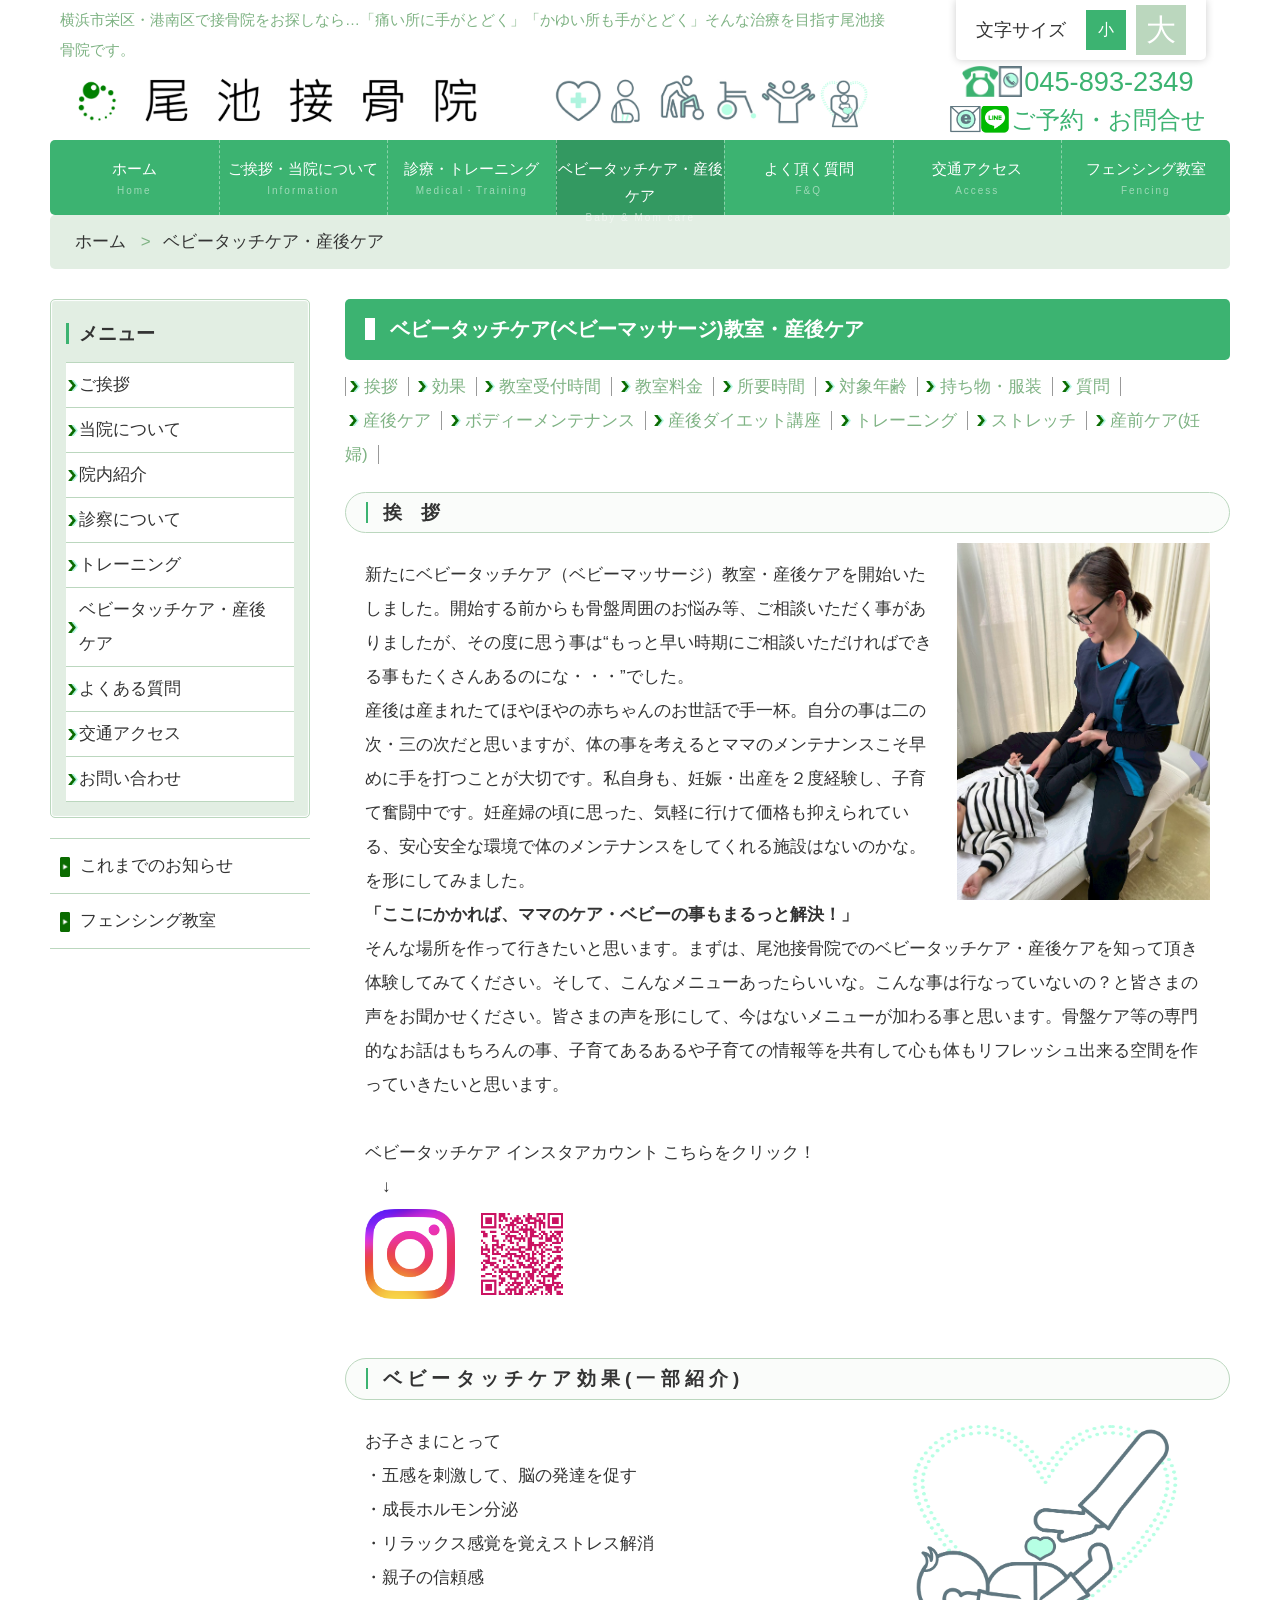
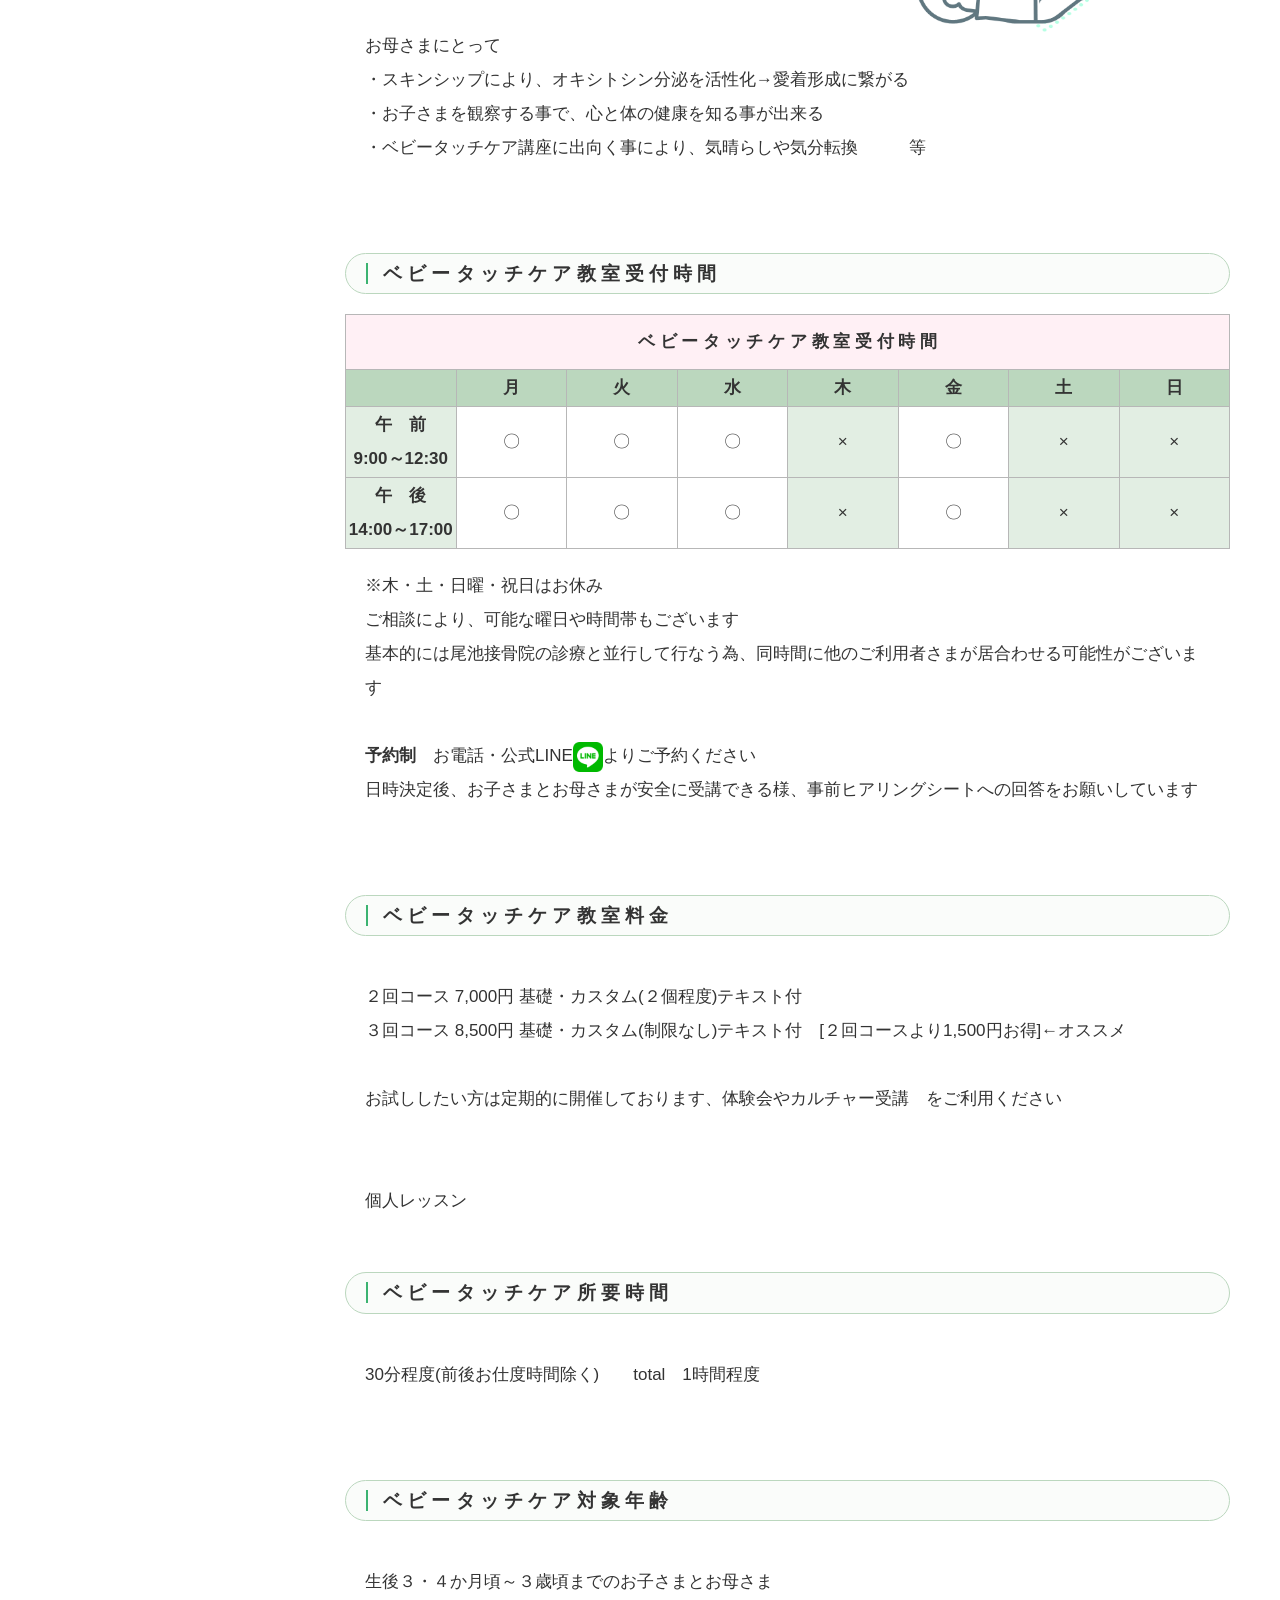
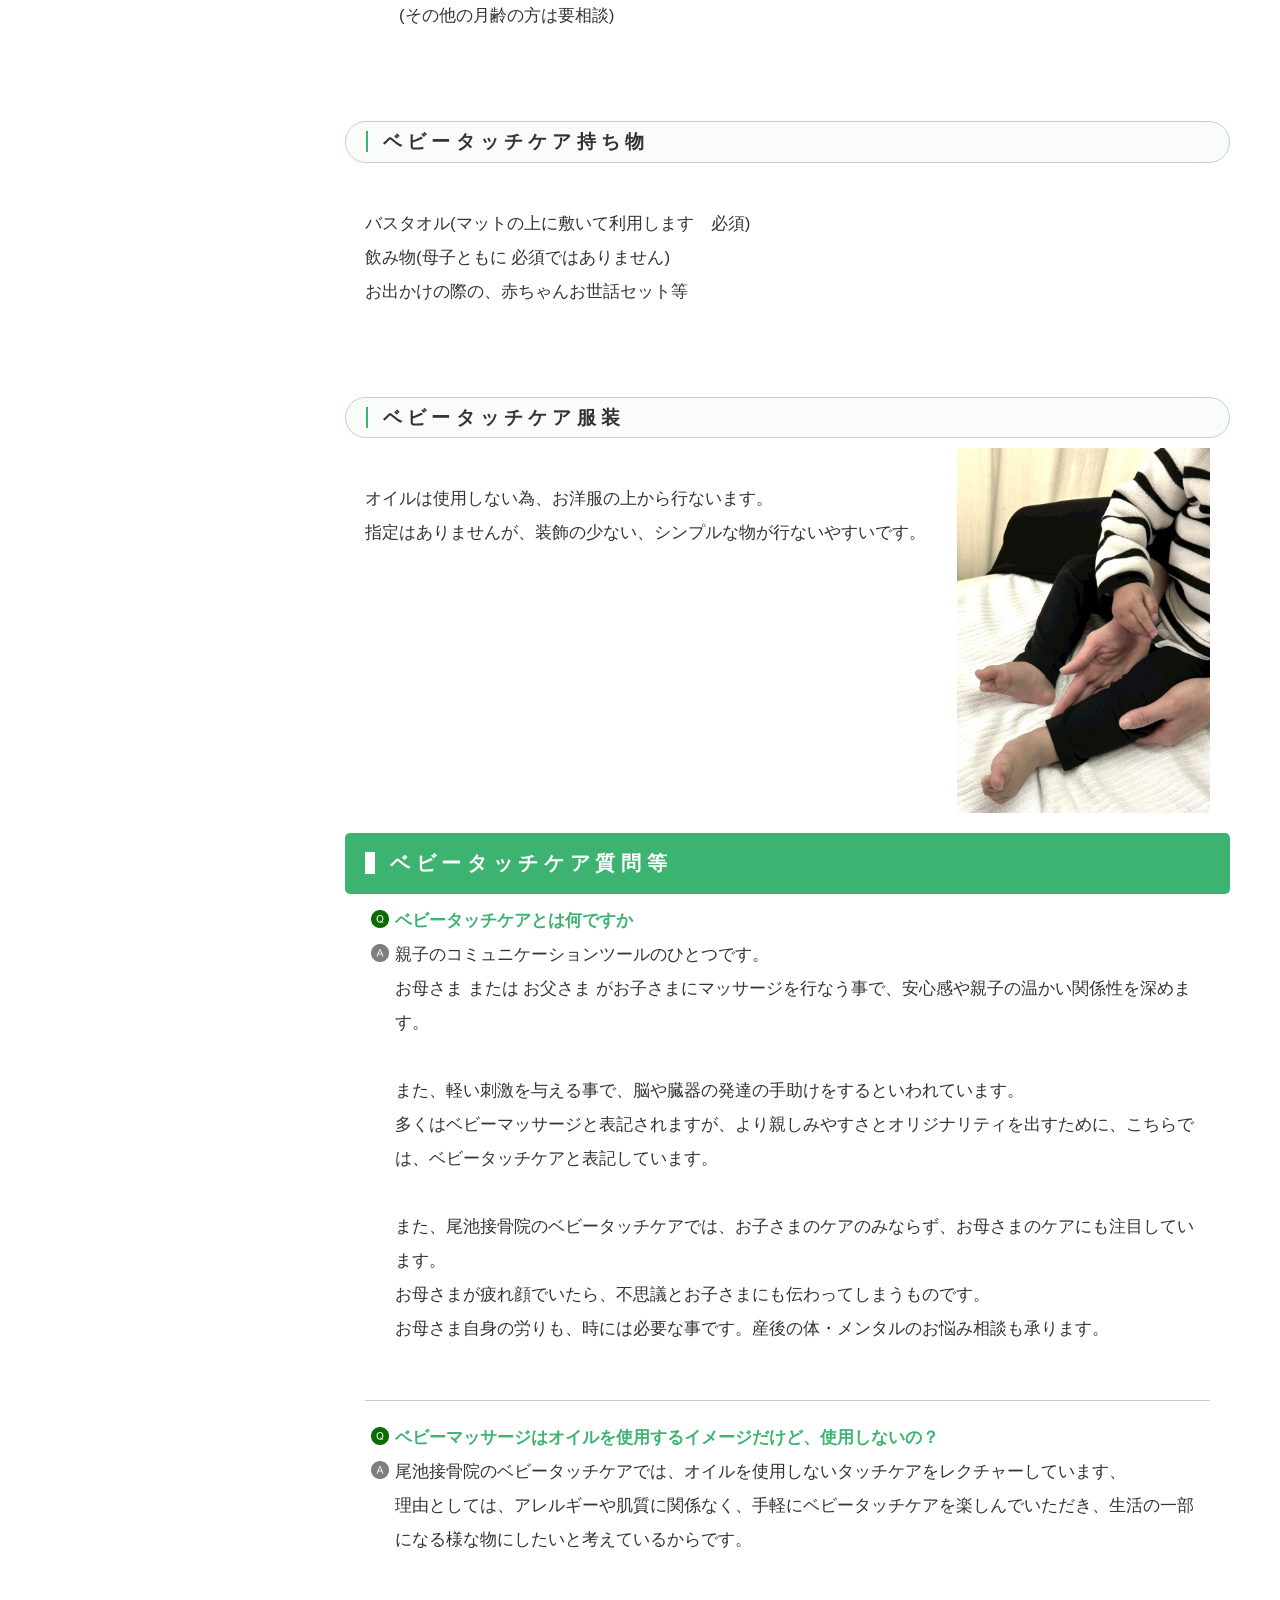
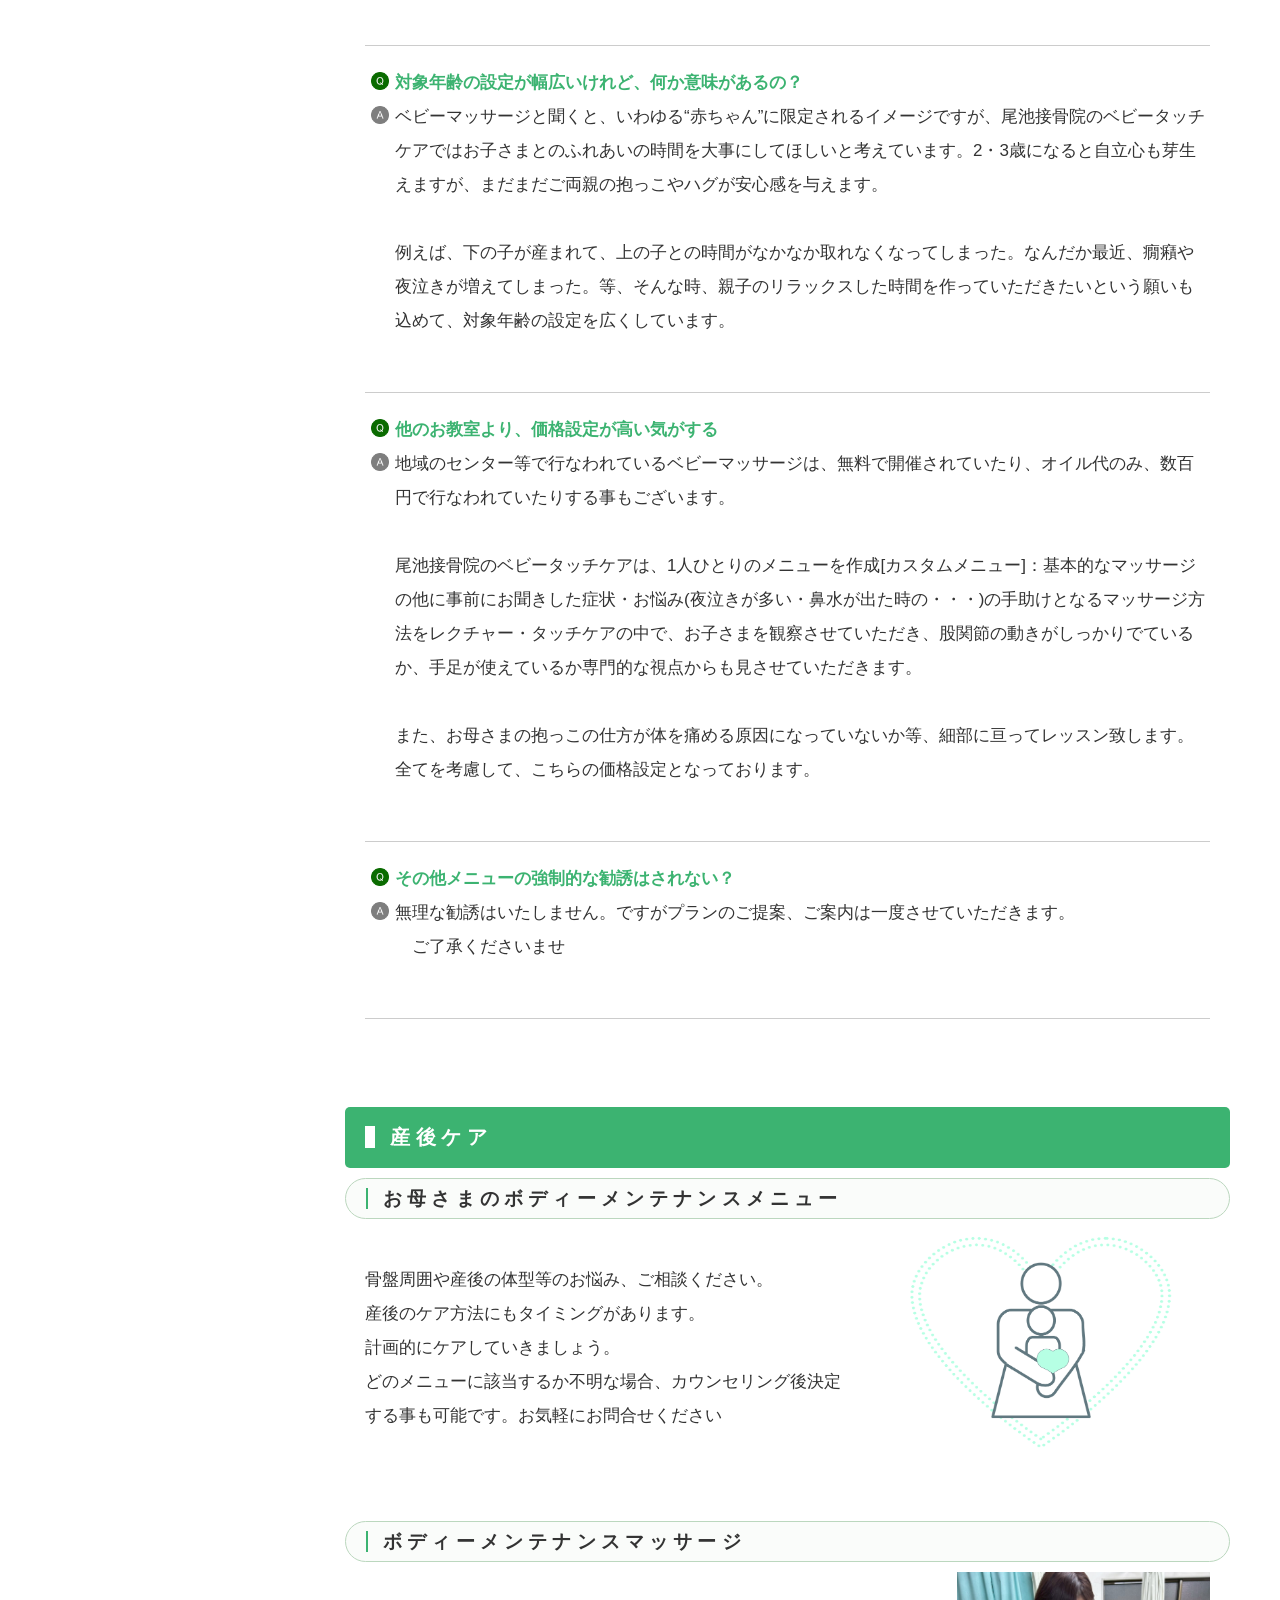
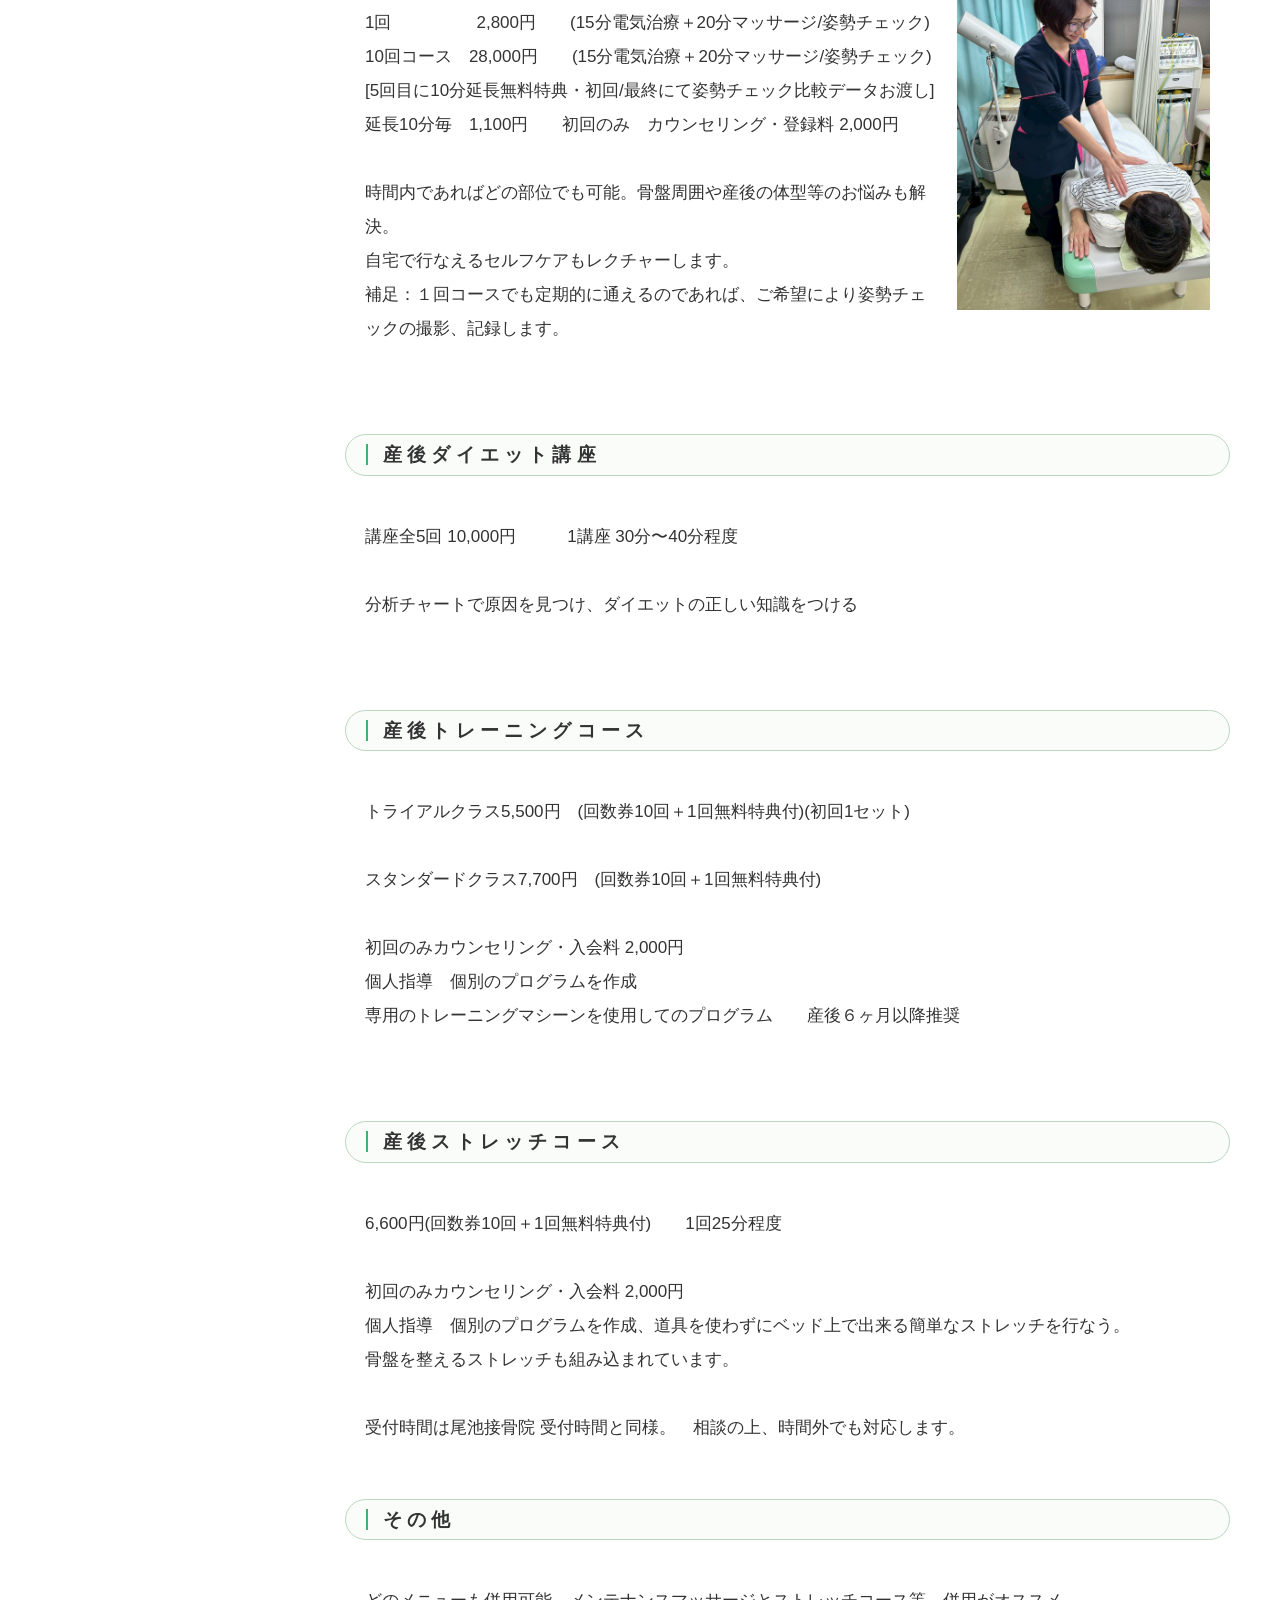
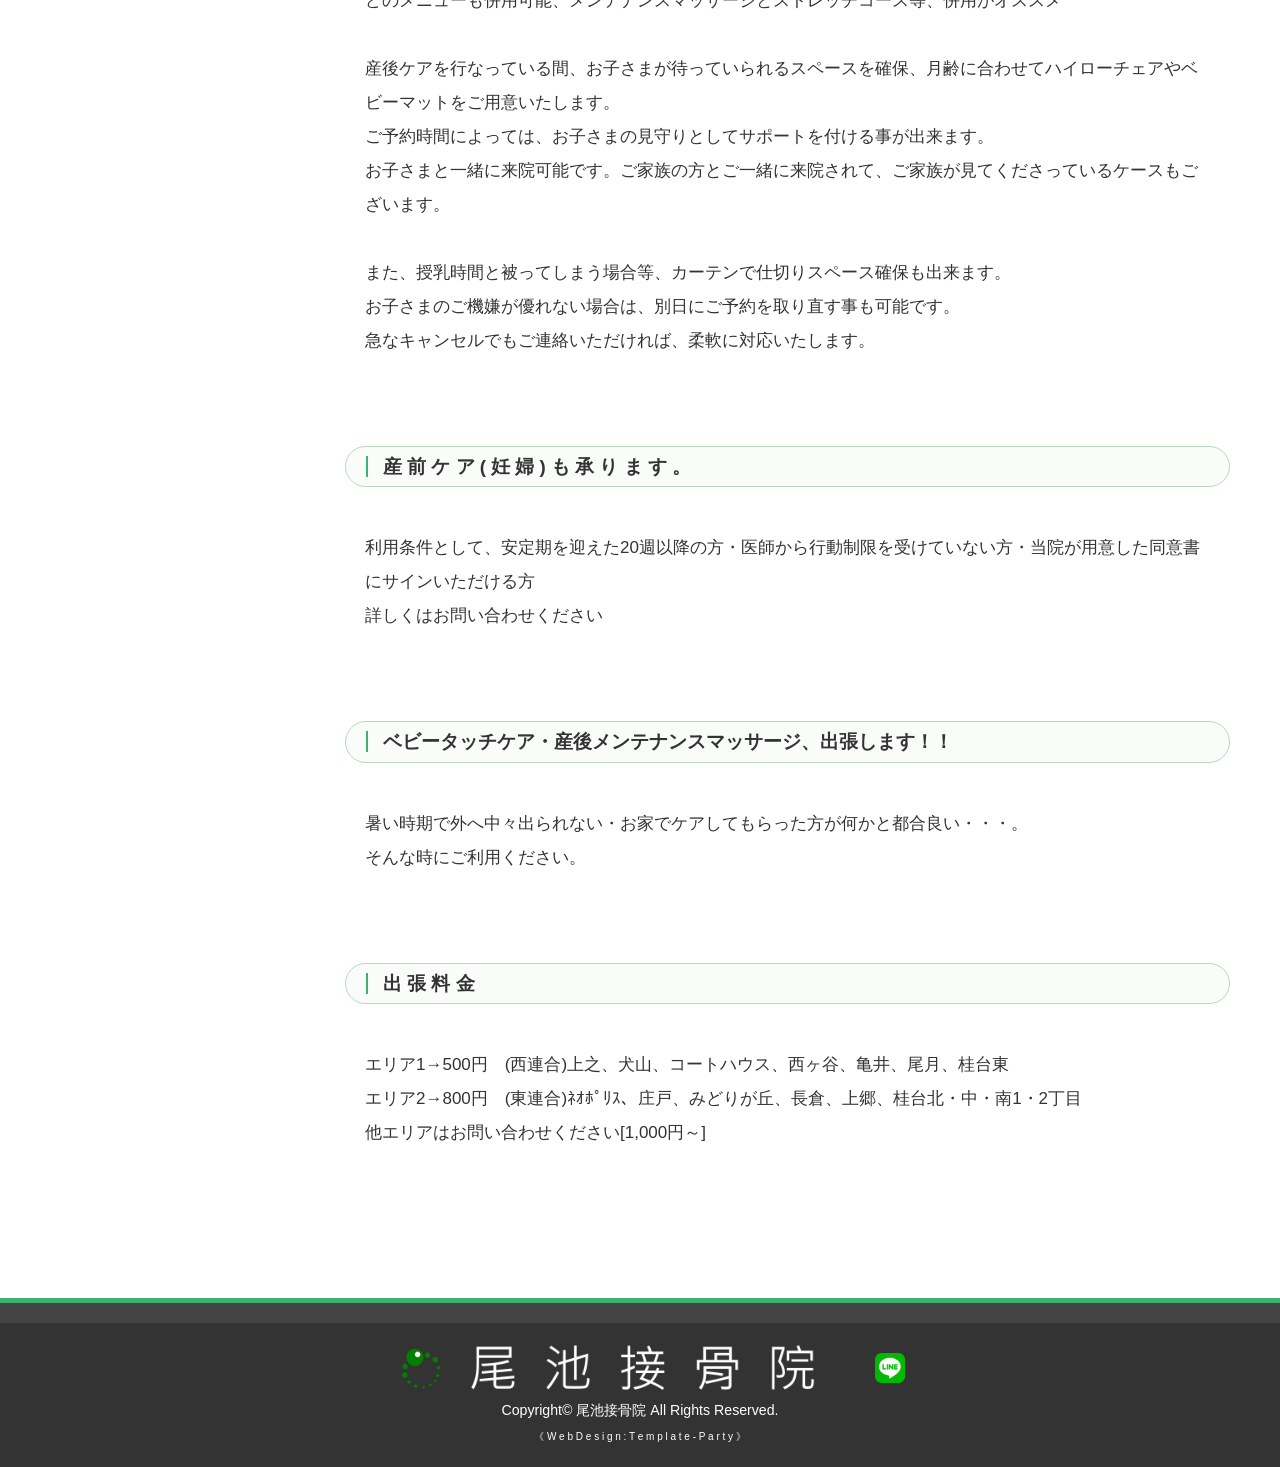
==== commit d482a406: "update 01 修正、加筆　V01" ====
--- a/babymom.html
+++ b/babymom.html
@@ -131,8 +131,8 @@
 
 <span id="topic1" class="link"></span>
 <h3>挨　拶</h3>
-<p class="clear"><img src="images/babytouch.png" alt="" class="fr w40p">
-新たにベビータッチケア（ベビーマッサージ）教室・産後ケアを開始いたしました。開始する前からも骨盤周囲のお悩み等、ご相談いただく事がありましたが、その度に思う事は“もっと早い時期にご相談いただければできる事もたくさんあるのにな・・・”でした。<br>
+<p class="clear"><img src="images/babymom_photo1.jpg" alt="" class="fr w30p"></p>
+<p>新たにベビータッチケア（ベビーマッサージ）教室・産後ケアを開始いたしました。開始する前からも骨盤周囲のお悩み等、ご相談いただく事がありましたが、その度に思う事は“もっと早い時期にご相談いただければできる事もたくさんあるのにな・・・”でした。<br>
 産後は産まれたてほやほやの赤ちゃんのお世話で手一杯。自分の事は二の次・三の次だと思いますが、体の事を考えるとママのメンテナンスこそ早めに手を打つことが大切です。私自身も、妊娠・出産を２度経験し、子育て奮闘中です。妊産婦の頃に思った、気軽に行けて価格も抑えられている、安心安全な環境で体のメンテナンスをしてくれる施設はないのかな。を形にしてみました。<br>
 <B>「ここにかかれば、ママのケア・ベビーの事もまるっと解決！」</B><br>
 そんな場所を作って行きたいと思います。まずは、尾池接骨院でのベビータッチケア・産後ケアを知って頂き体験してみてください。そして、こんなメニューあったらいいな。こんな事は行なっていないの？と皆さまの声をお聞かせください。皆さまの声を形にして、今はないメニューが加わる事と思います。骨盤ケア等の専門的なお話はもちろんの事、子育てあるあるや子育ての情報等を共有して心も体もリフレッシュ出来る空間を作っていきたいと思います。<br>
@@ -141,13 +141,12 @@
 　↓　<br>
 <a href="https://www.instagram.com/oike_sekkotsu_baby?igsh=NXRxejduNHM3b3Js&utm_source=qr"  target="_blank" ><img src="images/Instagram_Glyph_Gradient.png" width="90" height="90" alt="尾池接骨院　公式インスタグラム"></a>　<img src="images/QR_oikeBaby.png" width="100" height="100" alt="尾池接骨院　公式インスタグラム">
 <br><br>
-
-
- </p>
+</p>
 
 <span id="topic2" class="link"></span>
 <h3>ベ ビ ー タ ッ チ ケ ア 効 果 ( 一 部 紹 介 )</h3>
-<p class="clear"><img src="images/babymom_photo1.jpg" alt="" class="fr w30p">
+<p class="clear"><img src="images/babytouch.png" alt="" class="fr w40p"></p>
+<p>
 お子さまにとって<br>
 ・五感を刺激して、脳の発達を促す<br>
 ・成長ホルモン分泌　<br>
@@ -165,7 +164,6 @@
 <span id="topic3" class="link"></span>
 <h3>ベ ビ ー タ ッ チ ケ ア 教 室 受 付 時 間</h3>
 
-<p>
 <table class="ta2">
 <caption class="bgcolor3">ベ ビ ー タ ッ チ ケ ア 教 室 受 付 時 間</caption>
 <tr>
@@ -199,6 +197,7 @@
 <td class="bgcolor1">×</td>
 </tr>
 </table>
+<p>
 ※木・土・日曜・祝日はお休み<br>
 ご相談により、可能な曜日や時間帯もございます<br>
 基本的には尾池接骨院の診療と並行して行なう為、同時間に他のご利用者さまが居合わせる可能性がございます<br>
@@ -211,8 +210,7 @@
 <span id="topic4" class="link"></span>
 <h3>ベ ビ ー タ ッ チ ケ ア 教 室 料 金</h3>
 <p>
-<br>
-２回コース 7,000円 基礎・カスタム(２個程度)テキスト付　<br>
+<br>２回コース 7,000円 基礎・カスタム(２個程度)テキスト付　<br>
 ３回コース 8,500円 基礎・カスタム(制限なし)テキスト付　[２回コースより1,500円お得]←オススメ<br>
 <br>
 お試ししたい方は定期的に開催しております、体験会やカルチャー受講　をご利用ください<br>
@@ -225,7 +223,6 @@
 <h3>ベ ビ ー タ ッ チ ケ ア 所 要 時 間</h3>
 <p>
 <br>30分程度(前後お仕度時間除く)　　total　1時間程度<br>
-
 <br><br>
 </p>
 
@@ -239,7 +236,8 @@
 <p>
 <br>生後３・４か月頃～３歳頃までのお子さまとお母さま<br>
 　　(その他の月齢の方は要相談)<br>
-<br><br></p>
+<br><br>
+</p>
 
 
 
@@ -372,14 +370,17 @@
 個人指導　個別のプログラムを作成、道具を使わずにベッド上で出来る簡単なストレッチを行なう。<br>
 骨盤を整えるストレッチも組み込まれています。<br>
 <br>
-受付時間は尾池接骨院 受付時間と同様。　相談の上、時間外でも対応します。<br>
-どのメニューも併用可能、メンテナンスマッサージとストレッチコース等、併用がオススメ<br>
-<br>
-産後ケアを行なっている間、月齢に合わせてベビーベッドまたはベビーサークルをご用意いたします。<br>
+受付時間は尾池接骨院 受付時間と同様。　相談の上、時間外でも対応します。
+<br><br>
+</p>
+
+<h3>そ の 他</h3>
+<p class="clear"><img src="images/babyspace.jpg" alt="" class="fr w30p">
+<br>どのメニューも併用可能、メンテナンスマッサージとストレッチコース等、併用がオススメ<br>
+<br>
+産後ケアを行なっている間、お子さまが待っていられるスペースを確保、月齢に合わせてハイローチェアやベビーマットをご用意いたします。<br>
 ご予約時間によっては、お子さまの見守りとしてサポートを付ける事が出来ます。<br>
-お子さまと一緒に来院可能です。<br>
-ご家族の方とご一緒に来院されて、ご家族が見てくださっているケースもございます。<br>
-ハイローチェアやベビーマットの用意もありますので、ご希望の方はお申し付けください。<br>
+お子さまと一緒に来院可能です。ご家族の方とご一緒に来院されて、ご家族が見てくださっているケースもございます。<br>
 <br>
 また、授乳時間と被ってしまう場合等、カーテンで仕切りスペース確保も出来ます。<br>
 お子さまのご機嫌が優れない場合は、別日にご予約を取り直す事も可能です。<br>
@@ -399,13 +400,16 @@
 
 <span id="topic15" class="link"></span>
 <h3>ベビータッチケア・産後メンテナンスマッサージ、出張します！！</h3>
-<p><br>
-暑い時期で外へ中々出られない・お家でケアしてもらった方が何かと都合良い・・・。<br>
+<p class="clear"><img src="images/visiting.png" alt="" class="fr w30p">
+<br>暑い時期で外へ中々出られない・お家でケアしてもらった方が何かと都合良い・・・。<br>
 そんな時にご利用ください。<br>
-<br>
-エリア1→500円　(西連合)上之、犬山、コートハウス、西ヶ谷、亀井、尾月、桂台東<br>
+<br><br>
+<h3>出 張 料 金</h3>
+<p>
+<br>エリア1→500円　(西連合)上之、犬山、コートハウス、西ヶ谷、亀井、尾月、桂台東<br>
 エリア2→800円　(東連合)ﾈｵﾎﾟﾘｽ、庄戸、みどりが丘、長倉、上郷、桂台北・中・南1・2丁目<br>
 他エリアはお問い合わせください[1,000円～]<br>
+</p>
 <br><br>
 </p>
 
--- a/css/style.css
+++ b/css/style.css
@@ -321,6 +321,12 @@
 	padding-top: 30px;
 }
 
+#main .tonews {
+	width: 70%;
+	text-align: left;
+
+}
+
 /*サブコンテンツ
 ---------------------------------------------------------------------------*/
 #sub {
@@ -377,7 +383,6 @@
 }
 #sub .box1 .submenu li a {
 	padding: 5px 13px;	/*上下、左右へのメニュー内の余白*/
-	background: #fff;	/*背景色*/
 	background: #fff url(../images/arrow4.png) no-repeat 2px center / 10px;	/*矢印アイコンの読み込み。左から10px、上下中央に配置。幅10px。*/
 }
 
@@ -811,6 +816,7 @@
 .ptop {color:#7FB384; font-size: 15px; width: 70%; padding-top: 5px; padding-left: 10px;}
 .wl {width: 96%;}
 .ws {width: 50%;}
+.w80p {width: 80%;}
 .w70p {width: 70%;}
 .w60p {width: 60%;}
 .w50p {width: 50%;}
@@ -863,15 +869,30 @@
 	background: none;
 	padding: 10px 0;
 	text-align: left;
+	margin-bottom: 10px;
 }
 /*ロゴ画像*/
 header #logo {
+	width: 70%;		/*ロゴ画像の幅*/
 	position: static;
 	margin: 0 auto;
 }
 /*TELブロック*/
 header address {
 	position: static;
+}
+/*TELブロックの電話番号部分*/
+header address .tel {
+	font-size: 16px;
+	background: url(../images/icon_tel.png) no-repeat left center / 30px;
+	padding-left: 32px;
+}
+
+/*MAILブロックの電話番号部分*/
+header address .mail {
+	font-size: 16px;
+	background: url(../images/icon_mail.png) no-repeat left center / 30px;
+	padding-left: 32px;
 }
 
 /*文字サイズ変更ボタン（※文字サイズを「大」にした時の設定はchange.cssで行う）
@@ -921,24 +942,24 @@
 /*３本バーブロック*/
 #menubar_hdr {
 	display: block;position: fixed;z-index: 2;
-	top: 25px;	/*上からの配置場所指定*/
-	right: 3%;	/*右からの配置場所指定*/
+	top: 30px;	/*上からの配置場所指定*/
+	right: 2%;	/*右からの配置場所指定*/
 	border: 1px solid #fff;	/*枠線の幅、線種、色*/
 }
 /*アイコン共通設定*/
 #menubar_hdr.close,
 #menubar_hdr.open {
-	width: 50px;		/*幅*/
-	height: 50px;		/*高さ*/
+	width: 30px;		/*幅*/
+	height: 30px;		/*高さ*/
 	border-radius: 50%;	/*円形にする。この行削除すれば正方形になります。*/
 }
 /*三本バーアイコン*/
 #menubar_hdr.close {
-	background: #3cb371 url(../images/icon_menu.png) no-repeat center top/50px;	/*背景色、アイコンの読み込み、上半分(top)を表示、幅50px 0a6b00*/
+	background: #3cb371 url(../images/icon_menu.png) no-repeat center top/30px;	/*背景色、アイコンの読み込み、上半分(top)を表示、幅40px 0a6b00*/
 }
 /*閉じるアイコン*/
 #menubar_hdr.open {
-	background: #333 url(../images/icon_menu.png) no-repeat center bottom/50px;	/*背景色、アイコンの読み込み、上半分(bottom)を表示、幅50px*/
+	background: #333 url(../images/icon_menu.png) no-repeat center bottom/30px;	/*背景色、アイコンの読み込み、上半分(bottom)を表示、幅40px*/
 }
 
 /*fixmenu。メインメニューが画面上部に到達した際の設定
@@ -953,6 +974,11 @@
 	float: none;
 	width: auto;
 	overflow: hidden;
+}
+
+#main .tonews {
+	width: 100%;
+	text-align: center;
 }
 
 /*フッター設定
@@ -975,6 +1001,7 @@
 .sh {display:block;}
 .pc {display:none;}
 .link {display: block;margin-top: 0px;padding-top: 0px;}
+.ptop {color:#7FB384; font-size: 10px; width: 100%; padding-top: 5px; padding-left: 2px;}
 
 }
 
@@ -1011,20 +1038,21 @@
 ---------------------------------------------------------------------------*/
 /*ロゴ画像*/
 header #logo {
-	width: 50%;	/*ロゴ画像の幅*/
+	width: 100%;	/*ロゴ画像の幅*/
+	margin-bottom: 6px;
 }
 /*TELブロックの電話番号部分*/
 header address .tel {
-	font-size: 20px;
-	background: url(../images/icon_tel.png) no-repeat left center / 18px;
-	padding-left: 25px;
+	font-size: 16px;
+	background: url(../images/icon_tel.png) no-repeat left center / 30px;
+	padding-left: 32px;
 }
 
 /*MAILブロックの電話番号部分*/
 header address .mail {
-	font-size: 20px;
-	background: url(../images/icon_mail.png) no-repeat left center / 18px;
-	padding-left: 25px;
+	font-size: 16px;
+	background: url(../images/icon_mail.png) no-repeat left center / 30px;
+	padding-left: 32px;
 }
 
 /*メインコンテンツ
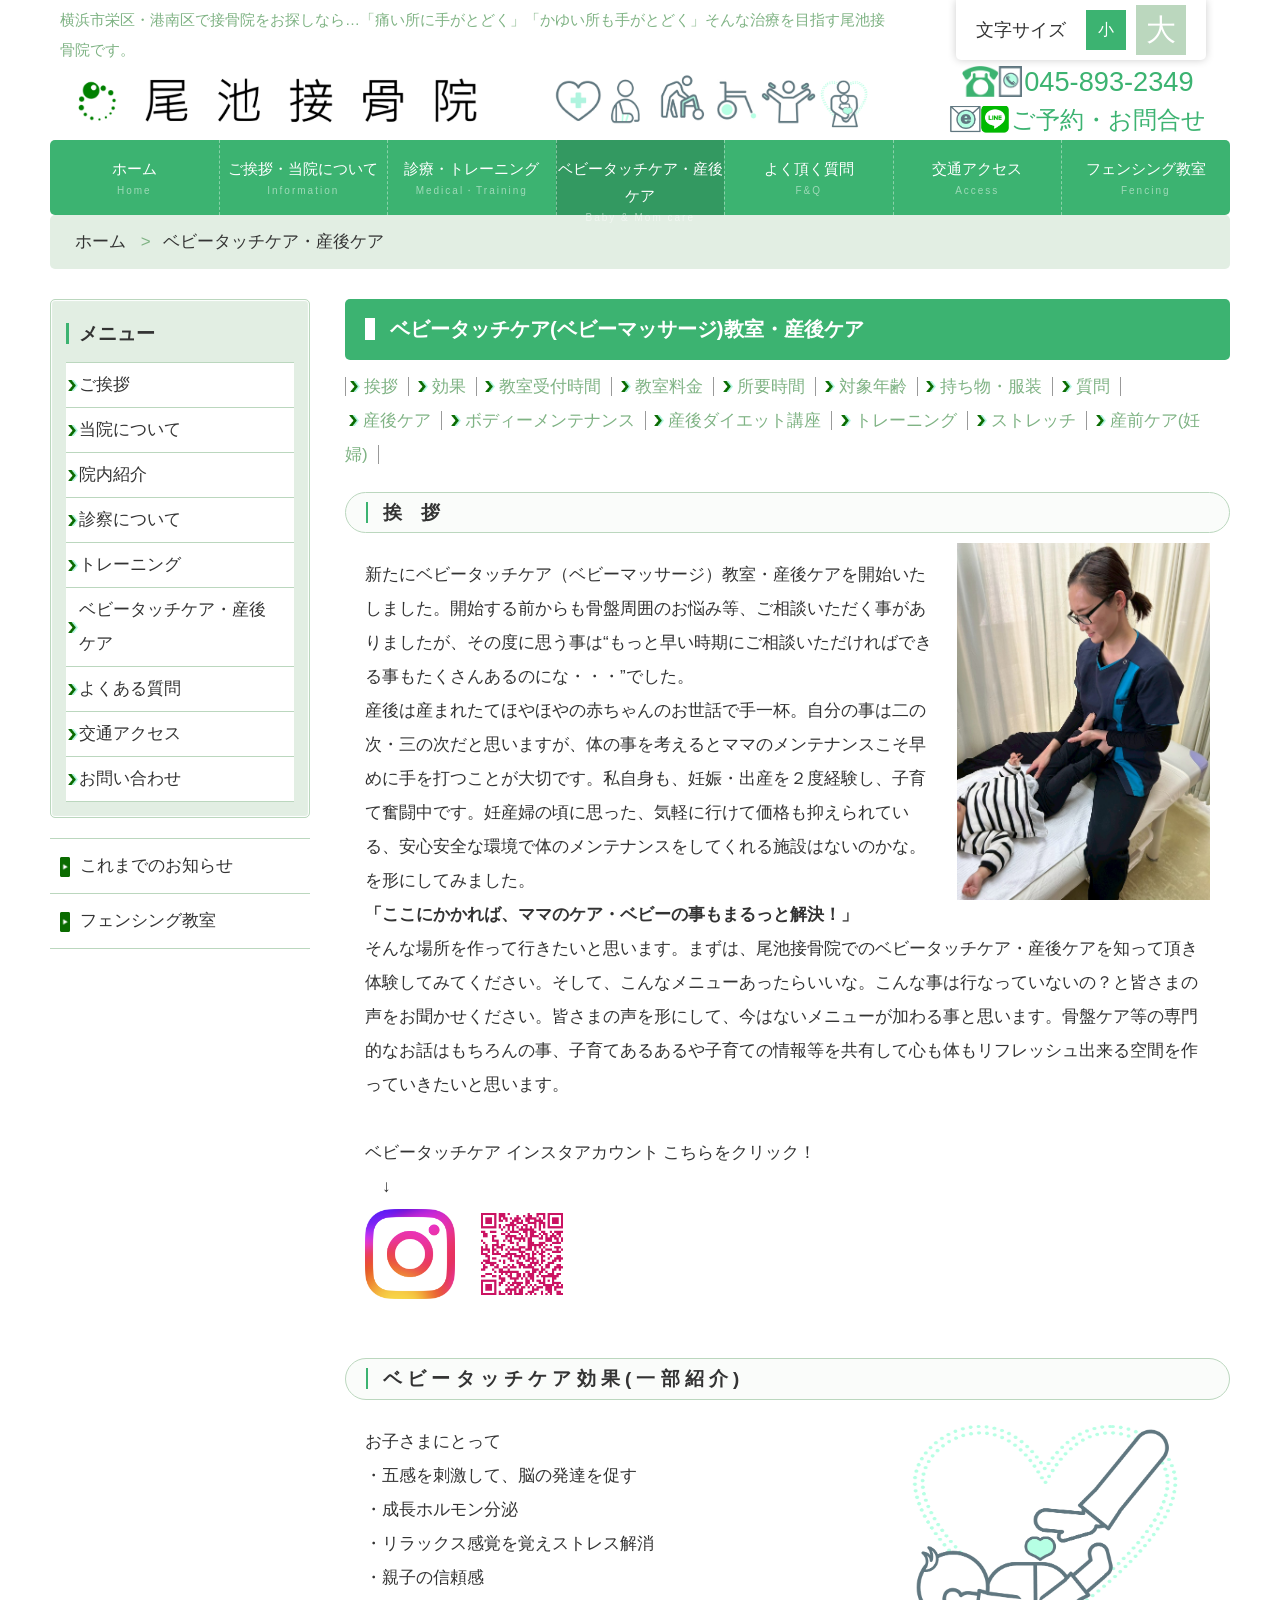
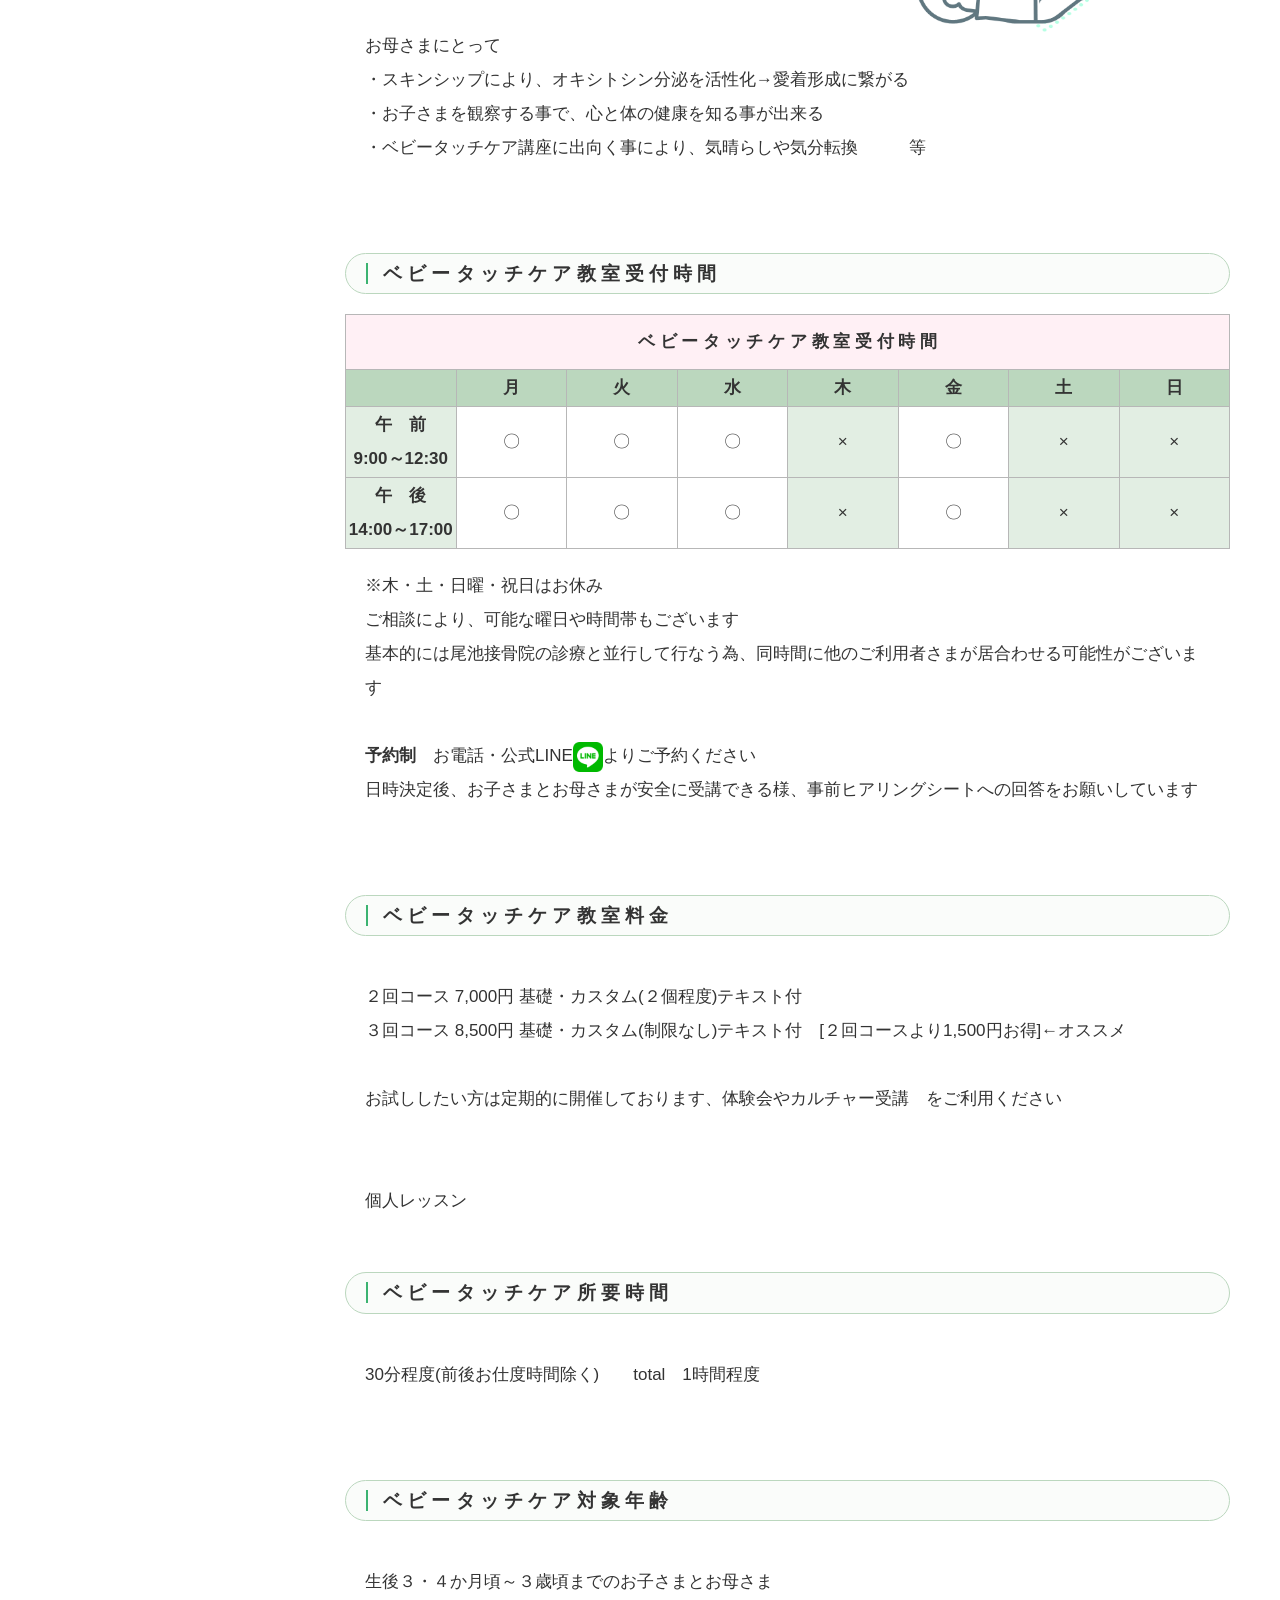
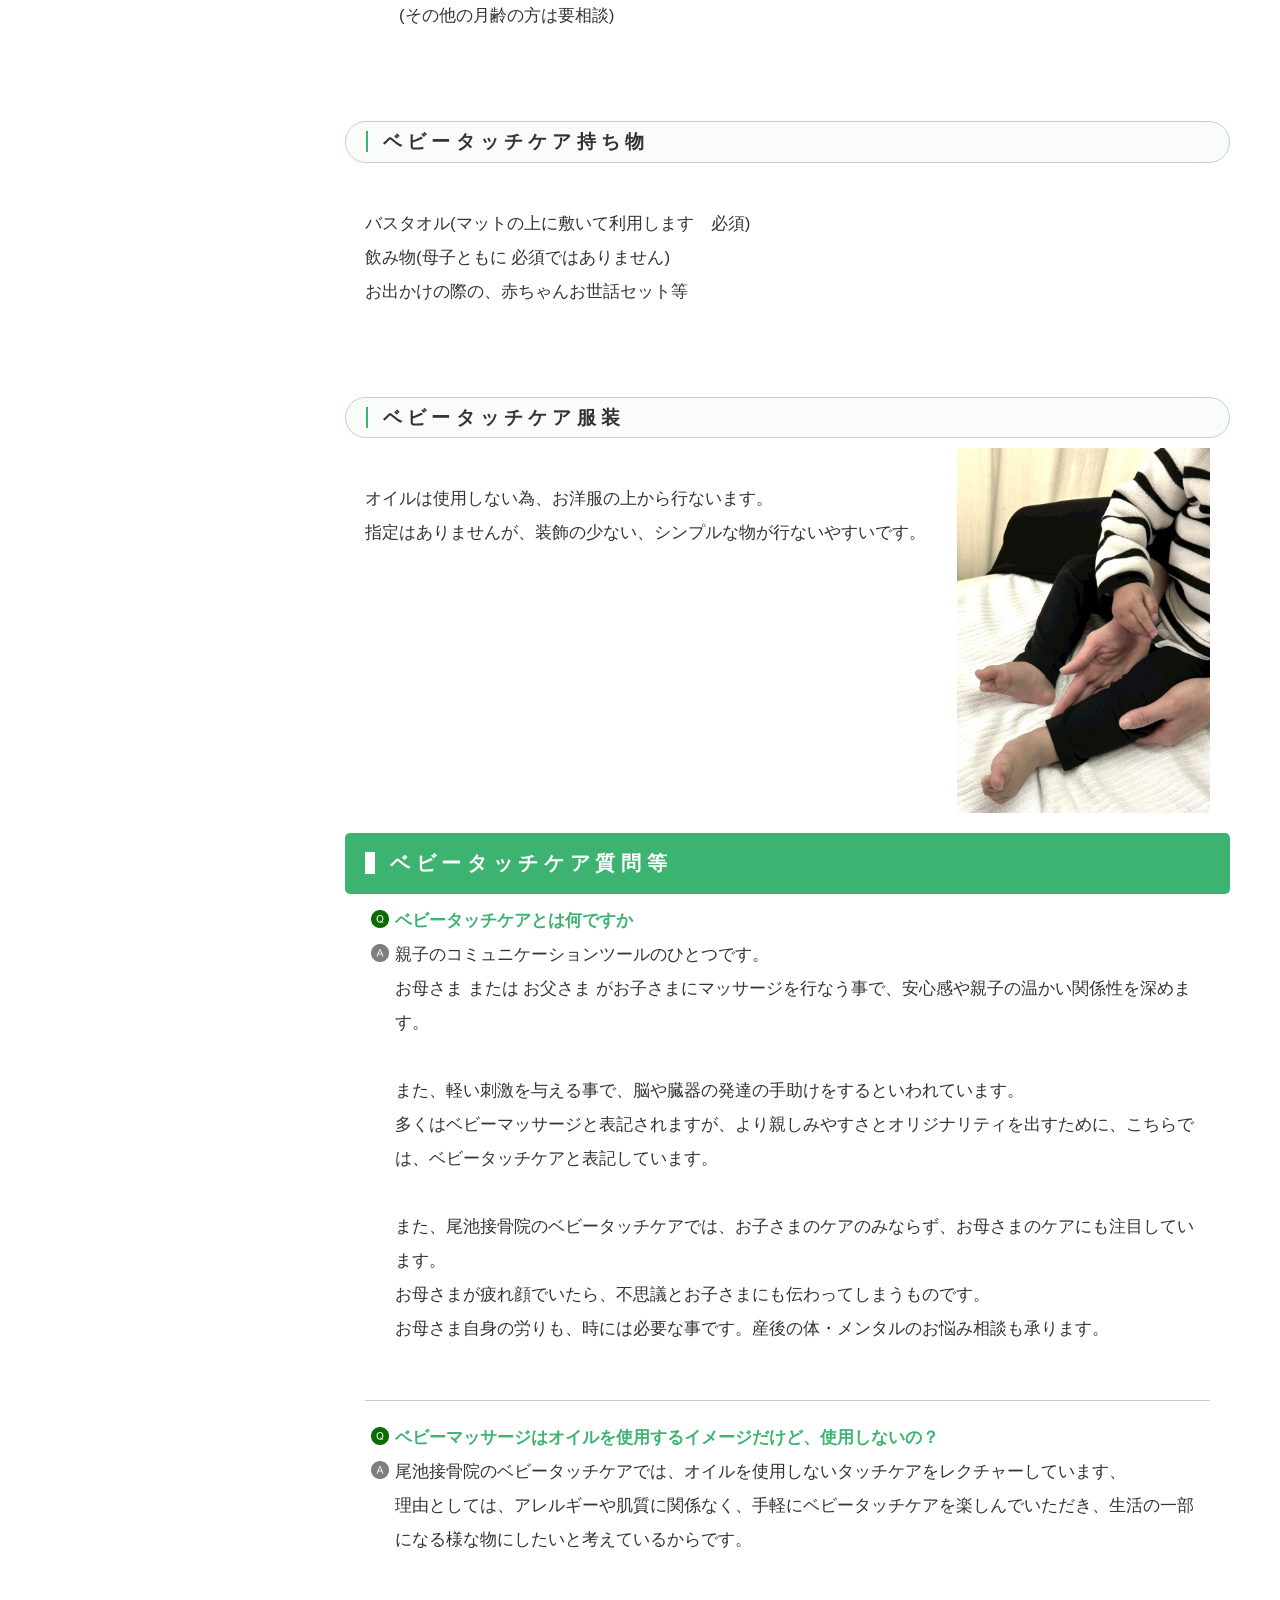
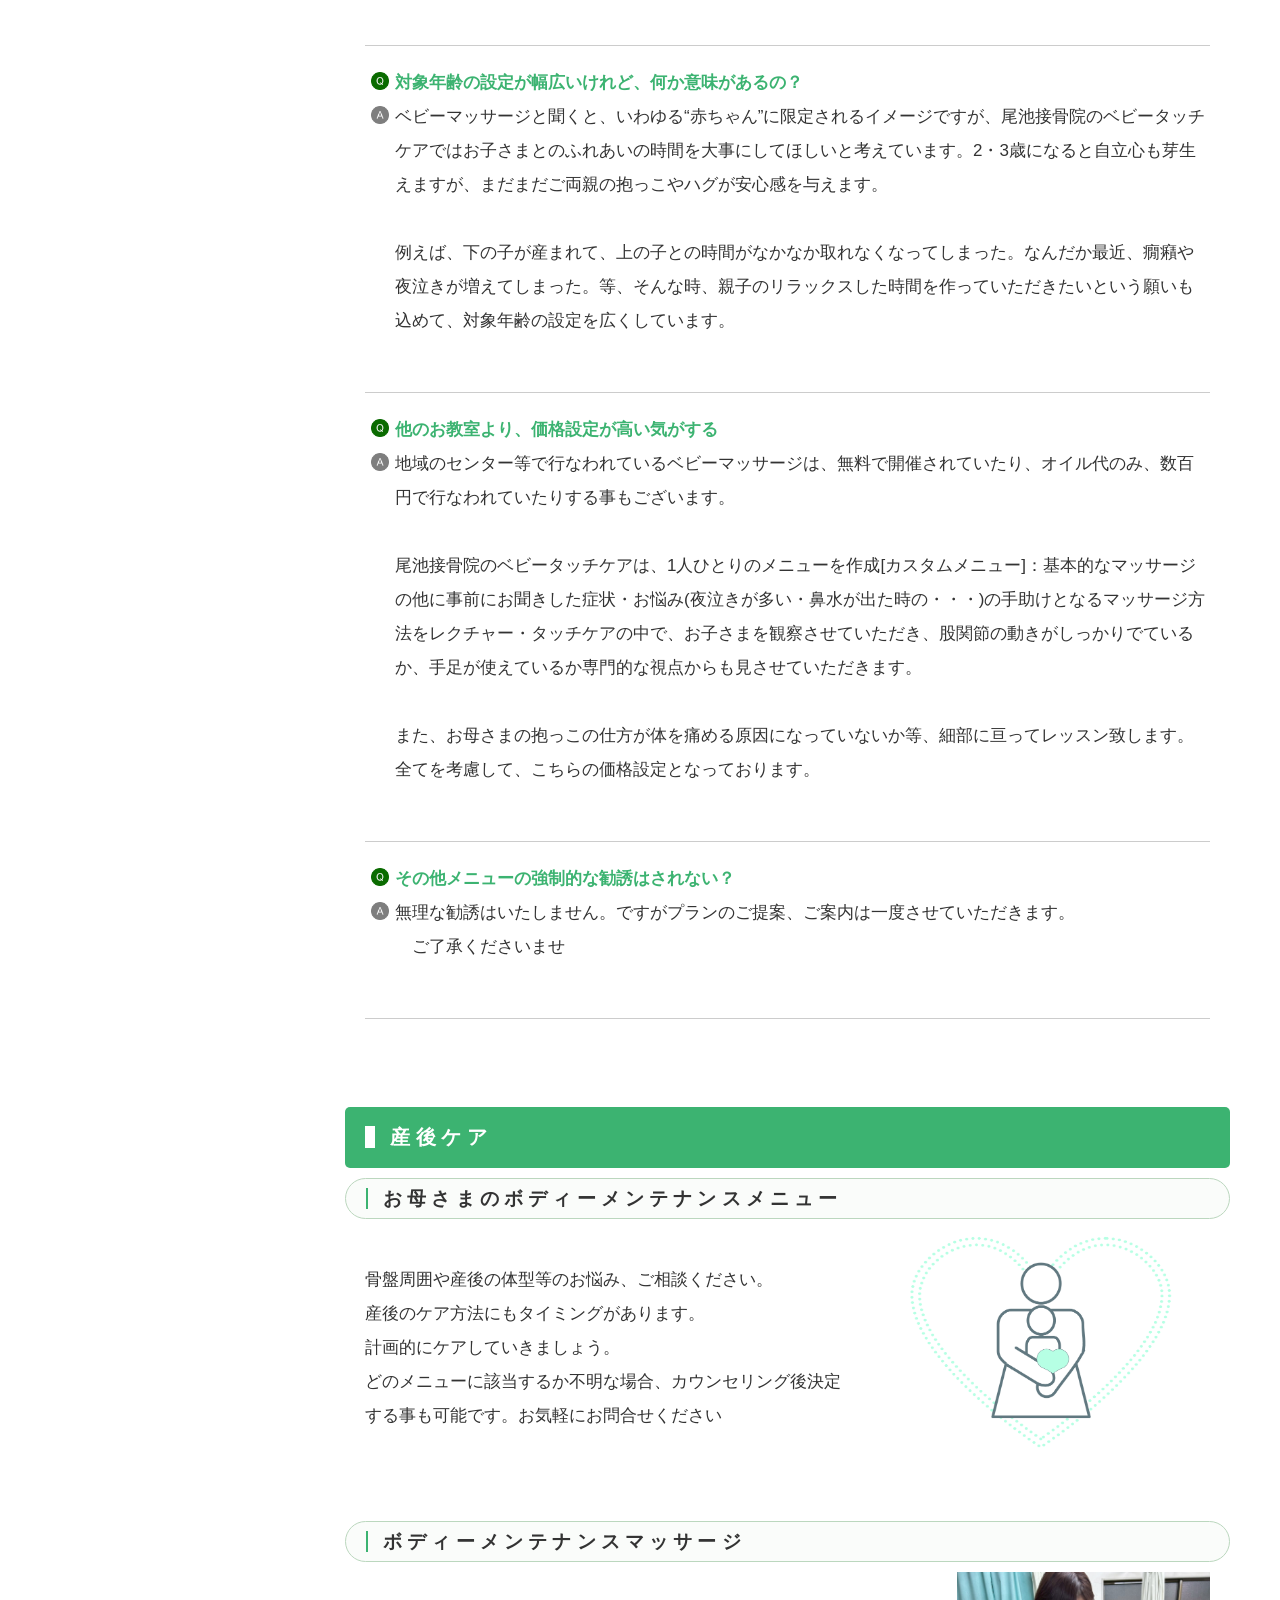
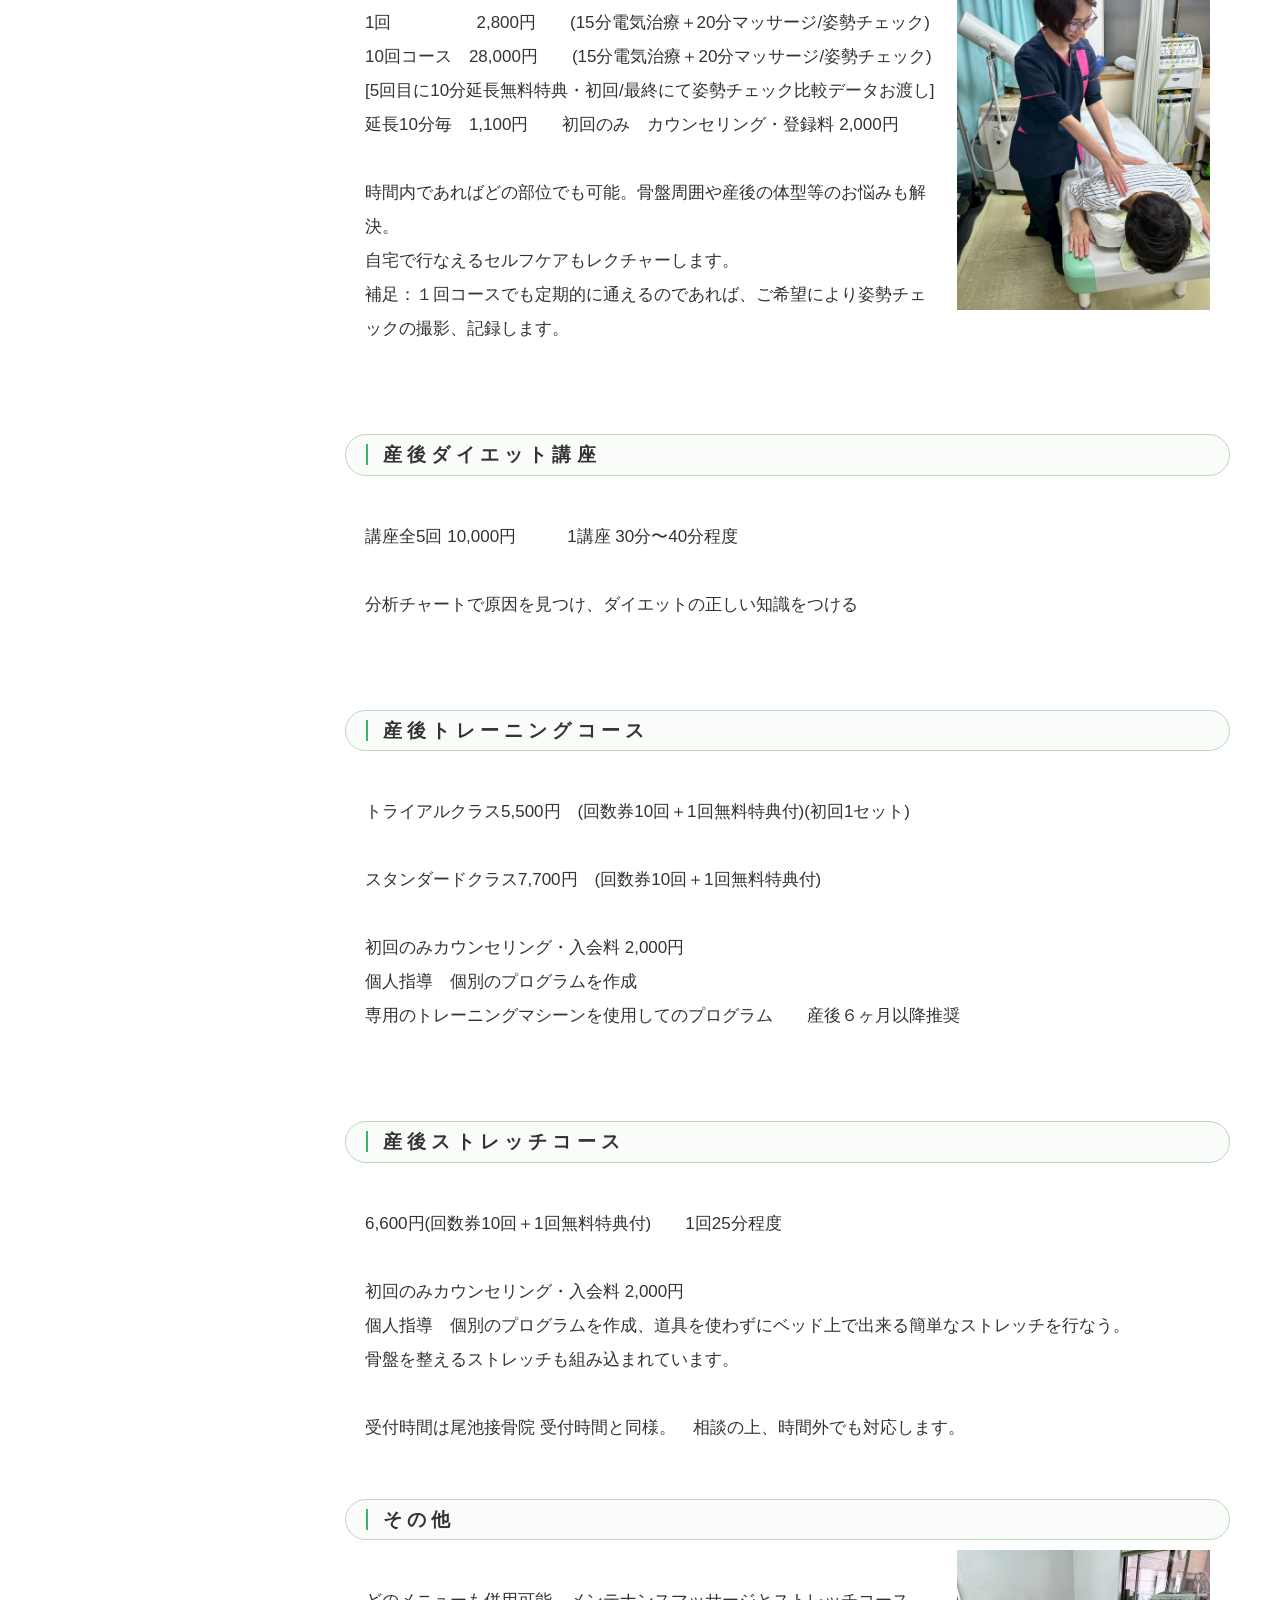
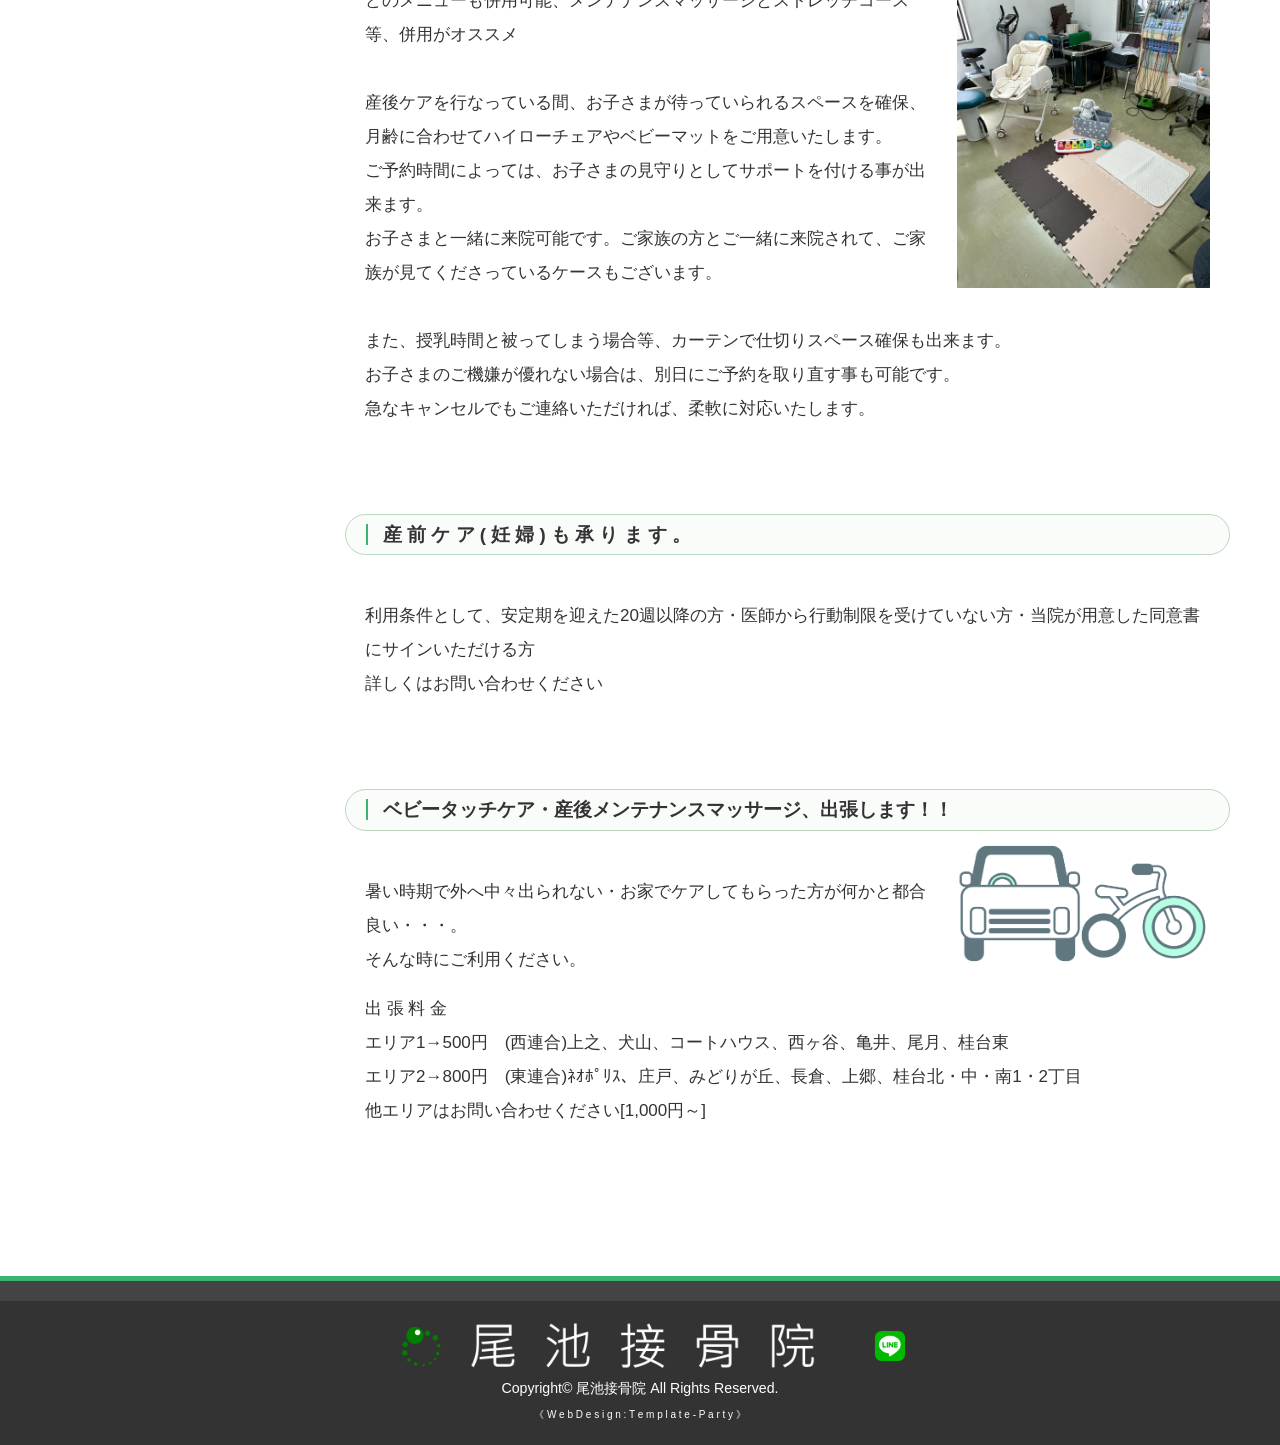
==== commit 1eac5bc8: "Update2" ====
--- a/babymom.html
+++ b/babymom.html
@@ -403,9 +403,8 @@
 <p class="clear"><img src="images/visiting.png" alt="" class="fr w30p">
 <br>暑い時期で外へ中々出られない・お家でケアしてもらった方が何かと都合良い・・・。<br>
 そんな時にご利用ください。<br>
-<br><br>
-<h3>出 張 料 金</h3>
-<p>
+<p>
+出 張 料 金
 <br>エリア1→500円　(西連合)上之、犬山、コートハウス、西ヶ谷、亀井、尾月、桂台東<br>
 エリア2→800円　(東連合)ﾈｵﾎﾟﾘｽ、庄戸、みどりが丘、長倉、上郷、桂台北・中・南1・2丁目<br>
 他エリアはお問い合わせください[1,000円～]<br>
